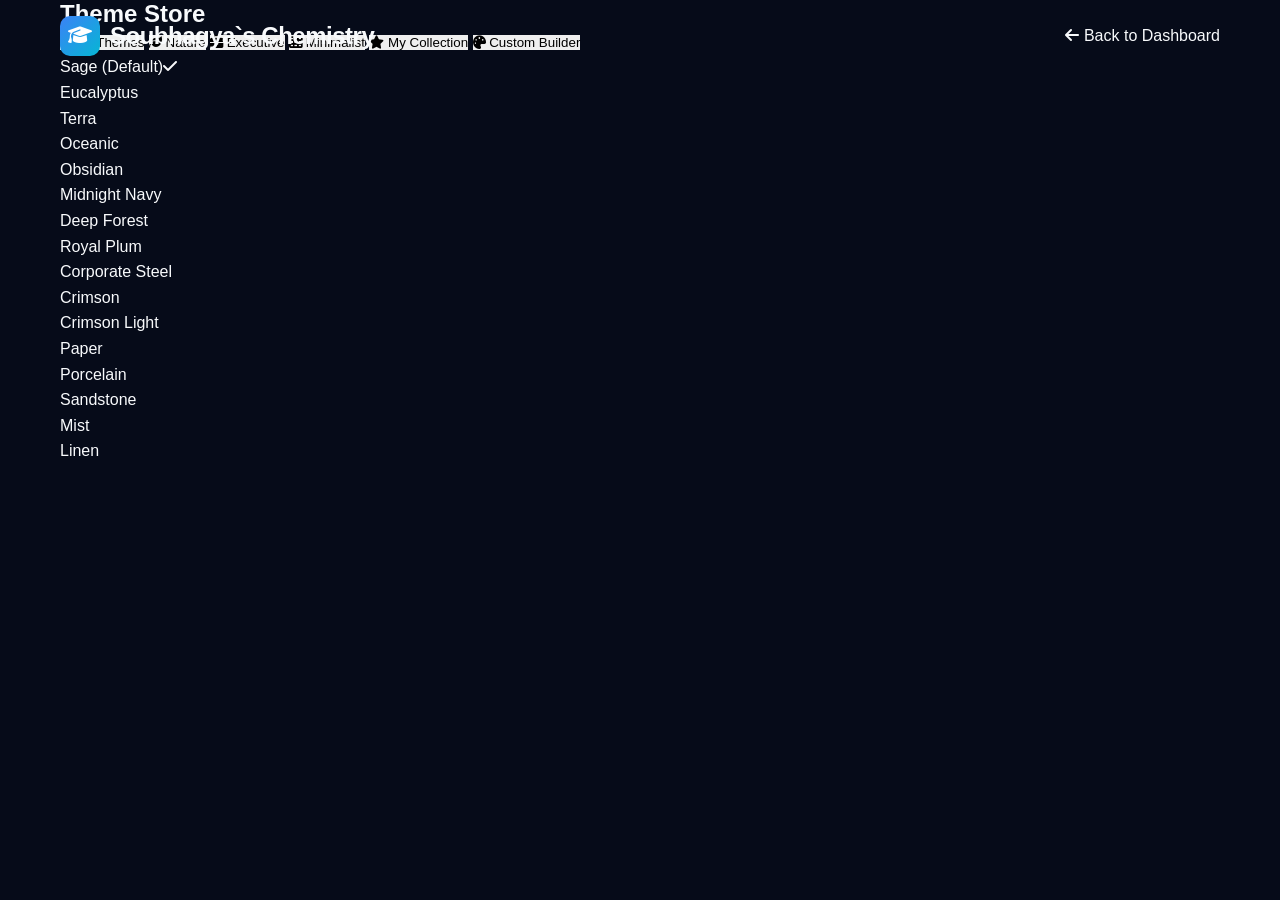
==== themes.html @ 3fe92196 "Add files via upload" ====
<!DOCTYPE html>
<html lang="en">
<head>
    <meta charset="UTF-8">
    <meta name="viewport" content="width=device-width, initial-scale=1.0">
    <title>Theme Store | Soubhagya`s Chemistry</title>
    <script>
        (function() {
            const theme = localStorage.getItem('selected-theme') || 'theme-sage';
            document.documentElement.className = theme;
        })();
    </script>
    <link href="https://fonts.googleapis.com/css2?family=Plus+Jakarta+Sans:wght@400;500;600;700;800&family=Playfair+Display:ital,wght@0,600;0,700;1,600&display=swap" rel="stylesheet">
    <link rel="stylesheet" href="https://cdnjs.cloudflare.com/ajax/libs/font-awesome/6.4.0/css/all.min.css">
    <link rel="stylesheet" href="style.css">
</head>
<body class="bg-darker text-main font-sans min-h-screen">
    <div id="top"></div>

    <!-- Navigation -->
    <nav class="navbar" style="border-bottom: var(--border-glass-light); padding: 1rem 0;">
        <div class="container nav-container">
            <a href="index.html" class="logo">
                <span class="logo-icon"><i class="fa-solid fa-graduation-cap"></i></span>
                <span class="logo-text">Soubhagya`s Chemistry</span>
            </a>
            <ul class="nav-links">
                <li><a href="index.html"><i class="fa-solid fa-arrow-left mr-2"></i> Back to Dashboard</a></li>
            </ul>
        </div>
    </nav>

    <!-- Theme Store Header -->
    <section class="section pt-32 pb-10 relative">
        <div class="container">
            <h1 class="text-3xl mb-10">Theme Store</h1>
            
            <div class="theme-filters">
                <button class="filter-btn active" data-filter="all"><i class="fa-solid fa-wand-magic-sparkles"></i> All Themes</button>
                <button class="filter-btn" data-filter="nature"><i class="fa-solid fa-leaf"></i> Nature</button>
                <button class="filter-btn" data-filter="executive"><i class="fa-solid fa-briefcase"></i> Executive</button>
                <button class="filter-btn" data-filter="minimalist"><i class="fa-solid fa-table-cells"></i> Minimalist</button>
                <button class="filter-btn" data-filter="my-collection"><i class="fa-solid fa-star"></i> My Collection</button>
                <button class="filter-btn" data-filter="custom-builder"><i class="fa-solid fa-palette"></i> Custom Builder</button>
            </div>

            <!-- Theme Store Grid -->
            <div class="themes-container shadow-blue">
                <div class="themes-grid" id="themesGrid">
                    
                    <!-- CATEGORY: NATURE -->
                    <div class="theme-card" data-theme="theme-sage" data-category="nature">
                        <div class="theme-preview" style="background: #060b19;">
                            <div class="theme-preview-sidebar" style="background: #03060d;">
                                <div class="icon-box" style="background: #3b82f6;"></div>
                                <div class="line mt-2"></div><div class="line"></div>
                            </div>
                            <div class="theme-preview-content">
                                <div class="header-bar" style="background: #03060d;"></div>
                                <div class="boxes"><div class="box"></div><div class="box"></div></div>
                            </div>
                        </div>
                        <span class="theme-name">Sage (Default)</span>
                    </div>

                    <div class="theme-card" data-theme="theme-eucalyptus" data-category="nature">
                        <div class="theme-preview" style="background: #f8fafc; border-color: #e2e8f0;">
                            <div class="theme-preview-sidebar" style="background: #f1f5f9;">
                                <div class="icon-box" style="background: #10b981;"></div>
                                <div class="line mt-2" style="background: #cbd5e1;"></div>
                            </div>
                            <div class="theme-preview-content">
                                <div class="header-bar" style="background: #f1f5f9;"></div>
                                <div class="boxes"><div class="box" style="background: #fff;"></div><div class="box" style="background: #fff;"></div></div>
                            </div>
                        </div>
                        <span class="theme-name">Eucalyptus</span>
                    </div>

                    <div class="theme-card" data-theme="theme-terra" data-category="nature">
                        <div class="theme-preview" style="background: #2a2422;">
                            <div class="theme-preview-sidebar" style="background: #1c1816;">
                                <div class="icon-box" style="background: #cca48e;"></div>
                                <div class="line mt-2"></div>
                            </div>
                            <div class="theme-preview-content">
                                <div class="header-bar" style="background: #1c1816;"></div>
                                <div class="boxes"><div class="box"></div><div class="box"></div></div>
                            </div>
                        </div>
                        <span class="theme-name">Terra</span>
                    </div>

                    <div class="theme-card" data-theme="theme-oceanic" data-category="nature">
                        <div class="theme-preview" style="background: #083344;">
                            <div class="theme-preview-sidebar" style="background: #020617;">
                                <div class="icon-box" style="background: #06b6d4;"></div>
                                <div class="line mt-2"></div>
                            </div>
                            <div class="theme-preview-content">
                                <div class="header-bar" style="background: #020617;"></div>
                                <div class="boxes"><div class="box"></div><div class="box"></div></div>
                            </div>
                        </div>
                        <span class="theme-name">Oceanic</span>
                    </div>

                    <!-- CATEGORY: EXECUTIVE -->
                    <div class="theme-card" data-theme="theme-obsidian" data-category="executive">
                        <div class="theme-preview" style="background: #171717;">
                            <div class="theme-preview-sidebar" style="background: #0a0a0a;">
                                <div class="icon-box" style="background: #f5f5f5;"></div>
                                <div class="line mt-2"></div>
                            </div>
                            <div class="theme-preview-content">
                                <div class="header-bar" style="background: #0a0a0a;"></div>
                                <div class="boxes"><div class="box"></div><div class="box"></div></div>
                            </div>
                        </div>
                        <span class="theme-name">Obsidian</span>
                    </div>

                    <div class="theme-card" data-theme="theme-midnight-navy" data-category="executive">
                        <div class="theme-preview" style="background: #020617;">
                            <div class="theme-preview-sidebar" style="background: #000;">
                                <div class="icon-box" style="background: #38bdf8;"></div>
                                <div class="line mt-2"></div>
                            </div>
                            <div class="theme-preview-content">
                                <div class="header-bar" style="background: #000;"></div>
                                <div class="boxes"><div class="box"></div><div class="box"></div></div>
                            </div>
                        </div>
                        <span class="theme-name">Midnight Navy</span>
                    </div>

                    <div class="theme-card" data-theme="theme-deep-forest" data-category="executive">
                        <div class="theme-preview" style="background: #064e3b;">
                            <div class="theme-preview-sidebar" style="background: #022c22;">
                                <div class="icon-box" style="background: #34d399;"></div>
                                <div class="line mt-2"></div>
                            </div>
                            <div class="theme-preview-content">
                                <div class="header-bar" style="background: #022c22;"></div>
                                <div class="boxes"><div class="box"></div><div class="box"></div></div>
                            </div>
                        </div>
                        <span class="theme-name">Deep Forest</span>
                    </div>

                    <div class="theme-card" data-theme="theme-royal-plum" data-category="executive">
                        <div class="theme-preview" style="background: #1e1b4b;">
                            <div class="theme-preview-sidebar" style="background: #111827;">
                                <div class="icon-box" style="background: #a78bfa;"></div>
                                <div class="line mt-2"></div>
                            </div>
                            <div class="theme-preview-content">
                                <div class="header-bar" style="background: #111827;"></div>
                                <div class="boxes"><div class="box"></div><div class="box"></div></div>
                            </div>
                        </div>
                        <span class="theme-name">Royal Plum</span>
                    </div>

                    <div class="theme-card" data-theme="theme-corporate-steel" data-category="executive">
                        <div class="theme-preview" style="background: #1f2937;">
                            <div class="theme-preview-sidebar" style="background: #111827;">
                                <div class="icon-box" style="background: #9ca3af;"></div>
                                <div class="line mt-2"></div>
                            </div>
                            <div class="theme-preview-content">
                                <div class="header-bar" style="background: #111827;"></div>
                                <div class="boxes"><div class="box"></div><div class="box"></div></div>
                            </div>
                        </div>
                        <span class="theme-name">Corporate Steel</span>
                    </div>

                    <div class="theme-card" data-theme="theme-crimson" data-category="executive">
                        <div class="theme-preview" style="background: #450a0a;">
                            <div class="theme-preview-sidebar" style="background: #1a0202;">
                                <div class="icon-box" style="background: #ef4444;"></div>
                                <div class="line mt-2"></div>
                            </div>
                            <div class="theme-preview-content">
                                <div class="header-bar" style="background: #1a0202;"></div>
                                <div class="boxes"><div class="box"></div><div class="box"></div></div>
                            </div>
                        </div>
                        <span class="theme-name">Crimson</span>
                    </div>

                    <div class="theme-card" data-theme="theme-crimson-light" data-category="executive">
                        <div class="theme-preview" style="background: #fff; border-color: #fee2e2;">
                            <div class="theme-preview-sidebar" style="background: #fef2f2;">
                                <div class="icon-box" style="background: #ef4444;"></div>
                                <div class="line mt-2" style="background: #fca5a5;"></div>
                            </div>
                            <div class="theme-preview-content">
                                <div class="header-bar" style="background: #fef2f2;"></div>
                                <div class="boxes"><div class="box" style="background: #fff;"></div><div class="box" style="background: #fff;"></div></div>
                            </div>
                        </div>
                        <span class="theme-name">Crimson Light</span>
                    </div>

                    <!-- CATEGORY: MINIMALIST -->
                    <div class="theme-card" data-theme="theme-paper" data-category="minimalist">
                        <div class="theme-preview" style="background: #fff; border-color: #e5e7eb;">
                            <div class="theme-preview-sidebar" style="background: #f9fafb;">
                                <div class="icon-box" style="background: #000;"></div>
                                <div class="line mt-2" style="background: #d1d5db;"></div>
                            </div>
                            <div class="theme-preview-content">
                                <div class="header-bar" style="background: #f9fafb;"></div>
                                <div class="boxes"><div class="box" style="background: #fff;"></div><div class="box" style="background: #fff;"></div></div>
                            </div>
                        </div>
                        <span class="theme-name">Paper</span>
                    </div>

                    <div class="theme-card" data-theme="theme-porcelain" data-category="minimalist">
                        <div class="theme-preview" style="background: #f1f5f9; border-color: #cbd5e1;">
                            <div class="theme-preview-sidebar" style="background: #e2e8f0;">
                                <div class="icon-box" style="background: #475569;"></div>
                                <div class="line mt-2" style="background: #94a3b8;"></div>
                            </div>
                            <div class="theme-preview-content">
                                <div class="header-bar" style="background: #e2e8f0;"></div>
                                <div class="boxes"><div class="box" style="background: #fff;"></div><div class="box" style="background: #fff;"></div></div>
                            </div>
                        </div>
                        <span class="theme-name">Porcelain</span>
                    </div>

                    <div class="theme-card" data-theme="theme-sandstone" data-category="minimalist">
                        <div class="theme-preview" style="background: #f5f5f4; border-color: #e7e5e4;">
                            <div class="theme-preview-sidebar" style="background: #d6d3d1;">
                                <div class="icon-box" style="background: #a8a29e;"></div>
                                <div class="line mt-2" style="background: #a8a29e; opacity: 0.3;"></div>
                            </div>
                            <div class="theme-preview-content">
                                <div class="header-bar" style="background: #d6d3d1;"></div>
                                <div class="boxes"><div class="box" style="background: #fff;"></div><div class="box" style="background: #fff;"></div></div>
                            </div>
                        </div>
                        <span class="theme-name">Sandstone</span>
                    </div>

                    <div class="theme-card" data-theme="theme-mist" data-category="minimalist">
                        <div class="theme-preview" style="background: #f0f9ff; border-color: #bae6fd;">
                            <div class="theme-preview-sidebar" style="background: #e0f2fe;">
                                <div class="icon-box" style="background: #0ea5e9;"></div>
                                <div class="line mt-2" style="background: #7dd3fc;"></div>
                            </div>
                            <div class="theme-preview-content">
                                <div class="header-bar" style="background: #e0f2fe;"></div>
                                <div class="boxes"><div class="box" style="background: #fff;"></div><div class="box" style="background: #fff;"></div></div>
                            </div>
                        </div>
                        <span class="theme-name">Mist</span>
                    </div>

                    <div class="theme-card" data-theme="theme-linen" data-category="minimalist">
                        <div class="theme-preview" style="background: #f9fafb; border-color: #e5e7eb;">
                            <div class="theme-preview-sidebar" style="background: #f3f4f6;">
                                <div class="icon-box" style="background: #6b7280;"></div>
                                <div class="line mt-2" style="background: #9ca3af;"></div>
                            </div>
                            <div class="theme-preview-content">
                                <div class="header-bar" style="background: #f3f4f6;"></div>
                                <div class="boxes"><div class="box" style="background: #fff;"></div><div class="box" style="background: #fff;"></div></div>
                            </div>
                        </div>
                        <span class="theme-name">Linen</span>
                    </div>

                </div>
            </div>
        </div>
    </section>

    <script>
        // Store functional logic
        const currentTheme = localStorage.getItem('selected-theme') || 'theme-sage';
        
        // Initial Active State
        const themeCards = document.querySelectorAll('.theme-card');
        themeCards.forEach(card => {
            if (card.dataset.theme === currentTheme) {
                activateThemeUI(card);
            }
            
            card.addEventListener('click', () => {
                const newTheme = card.dataset.theme;
                
                // 1. Update localStorage
                localStorage.setItem('selected-theme', newTheme);
                
                // 2. Apply classes immediately
                document.documentElement.className = newTheme;
                
                // 3. Update UI
                themeCards.forEach(c => c.classList.remove('active'));
                document.querySelectorAll('.theme-active-icon').forEach(icon => icon.remove());
                activateThemeUI(card);
            });
        });

        function activateThemeUI(card) {
            card.classList.add('active');
            const nameSpan = card.querySelector('.theme-name');
            if (nameSpan && !nameSpan.querySelector('.theme-active-icon')) {
                const icon = document.createElement('i');
                icon.className = 'fa-solid fa-check theme-active-icon';
                nameSpan.appendChild(icon);
            }
        }

        // Filter interaction
        const filterBtns = document.querySelectorAll('.filter-btn');
        const themesGrid = document.getElementById('themesGrid');

        filterBtns.forEach(btn => {
            btn.addEventListener('click', () => {
                const filter = btn.dataset.filter;
                
                // Update active state of buttons
                filterBtns.forEach(b => b.classList.remove('active'));
                btn.classList.add('active');
                
                // Filter the cards
                themeCards.forEach(card => {
                    const category = card.dataset.category;
                    if (filter === 'all' || filter === category) {
                        card.style.display = 'flex';
                    } else {
                        card.style.display = 'none';
                    }
                });
            });
        });
    </script>
</body>
</html>
---- style.css ----
/* =========================================================================
   EduPrime - Premium Tuition Website Styles
   ========================================================================= */

/* --- CSS VARIABLES --- */
:root {
    /* Color Palette - Premium Education Theme */
    --bg-main: #060B19;
    /* Deep Navy / Dark Blue */
    --bg-alt: #0A1128;
    /* Slightly lighter Navy */
    --bg-card: rgba(255, 255, 255, 0.03);
    /* Glass card base */

    --text-main: #F8FAFC;
    /* Off-white for high readability */
    --text-muted: #94A3B8;
    /* Slate grey for secondary text */

    --accent-blue: #3B82F6;
    /* Royal Blue */
    --accent-cyan: #06B6D4;
    /* Cyan */
    --accent-gold: #F59E0B;
    /* Gold/Yellow for badges/stars */
    --accent-green: #10B981;
    /* Emerald for success/trust */

    --gradient-primary: linear-gradient(135deg, var(--accent-blue), var(--accent-cyan));
    --gradient-glow: linear-gradient(135deg, rgba(59, 130, 246, 0.5), rgba(6, 182, 212, 0.5));
    --gradient-text: linear-gradient(to right, #60A5FA, #22D3EE);

    /* Layout & Spacing */
    --container-max: 1200px;
    --section-padding: 100px 0;
    --border-radius-sm: 8px;
    --border-radius-md: 16px;
    --border-radius-lg: 24px;

    /* Effects */
    --glass-bg: rgba(255, 255, 255, 0.05);
    --glass-border: 1px solid rgba(255, 255, 255, 0.1);
    --glass-blur: blur(12px);

    --shadow-soft: 0 10px 30px rgba(0, 0, 0, 0.3);
    --shadow-glow: 0 0 20px rgba(59, 130, 246, 0.3);

    /* Typography */
    --font-primary: 'Outfit', sans-serif;
    --transition: all 0.3s cubic-bezier(0.25, 0.8, 0.25, 1);
}

/* --- RESET & BASIC SETUP --- */
* {
    margin: 0;
    padding: 0;
    box-sizing: border-box;
}

html {
    scroll-behavior: smooth;
}

body {
    font-family: var(--font-primary);
    background-color: var(--bg-main);
    color: var(--text-main);
    line-height: 1.6;
    overflow-x: hidden;
}

ul {
    list-style: none;
}

a {
    text-decoration: none;
    color: inherit;
}

button,
input,
textarea,
select {
    font-family: inherit;
    border: none;
    outline: none;
}

/* --- TYPOGRAPHY & UTILITIES --- */
h1,
h2,
h3,
h4,
h5,
h6 {
    line-height: 1.2;
    font-weight: 700;
}

.text-gradient {
    background: var(--gradient-text);
    -webkit-background-clip: text;
    -webkit-text-fill-color: transparent;
    display: inline-block;
}

.text-cyan {
    color: var(--accent-cyan);
}

.text-gold {
    color: var(--accent-gold);
}

.text-green {
    color: var(--accent-green);
}

.text-accent {
    color: var(--accent-blue);
}

.bg-alt {
    background-color: var(--bg-alt);
}

.bg-gold {
    background-color: var(--accent-gold);
}

.bg-cyan {
    background-color: var(--accent-cyan);
}

.text-center {
    text-align: center;
}

.relative {
    position: relative;
}

.mt-10 {
    margin-top: 10px;
}

.mt-40 {
    margin-top: 40px;
}

.mt-50 {
    margin-top: 50px;
}

/* Layout Grid */
.container {
    max-width: var(--container-max);
    margin: 0 auto;
    padding: 0 20px;
    width: 100%;
}

.grid-2-col {
    display: grid;
    grid-template-columns: 1fr 1fr;
    gap: 60px;
    align-items: center;
}

.grid-3-col {
    display: grid;
    grid-template-columns: repeat(3, 1fr);
    gap: 30px;
}

.grid-4-col {
    display: grid;
    grid-template-columns: repeat(4, 1fr);
    gap: 20px;
}

.section-padding {
    padding: var(--section-padding);
}

/* --- REUSABLE COMPONENTS --- */

/* Section Headers */
.section-tag {
    display: inline-block;
    padding: 6px 16px;
    background: rgba(59, 130, 246, 0.1);
    color: var(--accent-cyan);
    border-radius: 30px;
    font-size: 0.85rem;
    font-weight: 600;
    letter-spacing: 1px;
    text-transform: uppercase;
    margin-bottom: 15px;
}

.section-title {
    font-size: 2.5rem;
    margin-bottom: 15px;
}

.section-subtitle {
    font-size: 1.5rem;
    color: var(--text-muted);
    font-weight: 400;
    margin-bottom: 25px;
}

.section-desc {
    font-size: 1.1rem;
    color: var(--text-muted);
    max-width: 600px;
    margin: 0 auto;
}

/* Buttons */
.btn {
    display: inline-flex;
    align-items: center;
    justify-content: center;
    gap: 10px;
    padding: 12px 28px;
    border-radius: 30px;
    font-weight: 600;
    font-size: 1rem;
    transition: var(--transition);
    cursor: pointer;
}

.btn-sm {
    padding: 8px 20px;
    font-size: 0.9rem;
}

.btn-lg {
    padding: 16px 36px;
    font-size: 1.1rem;
}

.btn-block {
    width: 100%;
}

.btn-primary {
    background: var(--gradient-primary);
    color: white;
    box-shadow: 0 4px 15px rgba(59, 130, 246, 0.3);
}

.btn-primary:hover {
    transform: translateY(-3px);
    box-shadow: 0 8px 25px rgba(6, 182, 212, 0.4);
}

.btn-secondary {
    background: rgba(255, 255, 255, 0.1);
    color: white;
    backdrop-filter: blur(5px);
}

.btn-secondary:hover {
    background: rgba(255, 255, 255, 0.2);
    transform: translateY(-3px);
}

.btn-outline {
    background: transparent;
    border: 1px solid rgba(255, 255, 255, 0.2);
    color: white;
}

.btn-outline:hover {
    border-color: var(--accent-cyan);
    background: rgba(6, 182, 212, 0.05);
}

.btn-text {
    padding: 0;
    color: var(--accent-cyan);
    font-weight: 600;
}

.btn-text:hover {
    color: white;
    gap: 15px;
    /* Creates an arrow sliding effect */
}

/* Glass Panels */
.glass-panel {
    background: var(--glass-bg);
    border: var(--glass-border);
    backdrop-filter: var(--glass-blur);
    -webkit-backdrop-filter: var(--glass-blur);
    border-radius: var(--border-radius-lg);
    padding: 40px;
}

/* --- 1. NAVBAR --- */
.navbar {
    position: fixed;
    top: 0;
    left: 0;
    width: 100%;
    padding: 20px 0;
    z-index: 1000;
    transition: var(--transition);
}

.navbar.scrolled {
    background: rgba(6, 11, 25, 0.85);
    backdrop-filter: blur(20px);
    -webkit-backdrop-filter: blur(20px);
    padding: 15px 0;
    box-shadow: 0 4px 30px rgba(0, 0, 0, 0.5);
    border-bottom: 1px solid rgba(255, 255, 255, 0.05);
}

.nav-container {
    display: flex;
    justify-content: space-between;
    align-items: center;
}

.logo {
    display: flex;
    align-items: center;
    gap: 10px;
    font-size: 1.5rem;
    font-weight: 800;
    letter-spacing: -0.5px;
}

.logo-icon {
    width: 40px;
    height: 40px;
    border-radius: 10px;
    background: var(--gradient-primary);
    display: flex;
    align-items: center;
    justify-content: center;
    font-size: 1.2rem;
    color: white;
}

.nav-links {
    display: flex;
    gap: 30px;
}

.nav-link {
    color: var(--text-muted);
    font-size: 0.95rem;
    font-weight: 500;
    transition: var(--transition);
    position: relative;
}

.nav-link::after {
    content: '';
    position: absolute;
    bottom: -5px;
    left: 0;
    width: 0%;
    height: 2px;
    background: var(--gradient-primary);
    transition: width 0.3s ease;
}

.nav-link:hover {
    color: white;
}

.nav-link:hover::after {
    width: 100%;
}

.nav-actions {
    display: flex;
    align-items: center;
    gap: 20px;
}

.mobile-menu-btn {
    display: none;
    background: transparent;
    color: white;
    font-size: 1.5rem;
    cursor: pointer;
}

/* --- 2. HERO SECTION --- */
.hero {
    position: relative;
    padding-top: 150px;
    padding-bottom: 100px;
    min-height: 100vh;
    display: flex;
    align-items: center;
    overflow: hidden;
}

.hero-bg-glow {
    position: absolute;
    border-radius: 50%;
    filter: blur(100px);
    z-index: 0;
    opacity: 0.4;
}

.glow-1 {
    top: -10%;
    left: -10%;
    width: 50vw;
    height: 50vw;
    background: var(--accent-blue);
}

.glow-2 {
    bottom: -10%;
    right: -10%;
    width: 40vw;
    height: 40vw;
    background: var(--accent-cyan);
}

.hero-container {
    position: relative;
    z-index: 1;
}

.premium-badge {
    display: inline-flex;
    align-items: center;
    gap: 8px;
    padding: 6px 16px;
    background: rgba(255, 255, 255, 0.05);
    border: 1px solid rgba(255, 255, 255, 0.1);
    border-radius: 30px;
    font-size: 0.85rem;
    font-weight: 500;
    margin-bottom: 25px;
}

.badge-dot {
    width: 8px;
    height: 8px;
    background: var(--accent-gold);
    border-radius: 50%;
    box-shadow: 0 0 10px var(--accent-gold);
}

.hero-title {
    font-size: 4rem;
    line-height: 1.1;
    margin-bottom: 25px;
    letter-spacing: -1px;
}

.hero-subtitle {
    font-size: 1.2rem;
    color: var(--text-muted);
    margin-bottom: 40px;
    max-width: 90%;
}

.hero-cta-group {
    display: flex;
    gap: 20px;
    margin-bottom: 40px;
}

.trust-indicators {
    display: flex;
    gap: 25px;
    flex-wrap: wrap;
}

.trust-item {
    display: flex;
    align-items: center;
    gap: 8px;
    font-size: 0.95rem;
    color: var(--text-muted);
}

/* Hero Visual / Dashboard Mockup */
.hero-visual {
    position: relative;
    perspective: 1000px;
}

.glass-dashboard {
    background: rgba(16, 25, 48, 0.6);
    border: 1px solid rgba(255, 255, 255, 0.1);
    backdrop-filter: blur(20px);
    border-radius: 20px;
    box-shadow: 0 30px 60px rgba(0, 0, 0, 0.5), inset 0 1px 0 rgba(255, 255, 255, 0.2);
    transform: rotateY(-10deg) rotateX(10deg);
    transition: transform 0.5s ease;
    padding: 25px;
}

.glass-dashboard:hover {
    transform: rotateY(0deg) rotateX(0deg);
}

.dash-header {
    display: flex;
    align-items: center;
    border-bottom: 1px solid rgba(255, 255, 255, 0.05);
    padding-bottom: 15px;
    margin-bottom: 20px;
}

.dash-dots {
    display: flex;
    gap: 6px;
    margin-right: 15px;
}

.dash-dots span {
    width: 10px;
    height: 10px;
    border-radius: 50%;
    background: #475569;
}

.dash-dots span:nth-child(1) {
    background: #EF4444;
}

.dash-dots span:nth-child(2) {
    background: #F59E0B;
}

.dash-dots span:nth-child(3) {
    background: #10B981;
}

.dash-title {
    font-size: 0.9rem;
    font-weight: 500;
    color: var(--text-muted);
}

.dash-stat-row {
    display: flex;
    align-items: center;
    gap: 15px;
    margin-bottom: 30px;
}

.stat-icon-box {
    width: 50px;
    height: 50px;
    border-radius: 12px;
    background: rgba(16, 185, 129, 0.2);
    color: var(--accent-green);
    display: flex;
    align-items: center;
    justify-content: center;
    font-size: 1.5rem;
}

.stat-label {
    font-size: 0.85rem;
    color: var(--text-muted);
}

.stat-value {
    font-size: 2rem;
    font-weight: 700;
    color: white;
}

.dash-chart {
    display: flex;
    align-items: flex-end;
    gap: 10px;
    height: 120px;
    border-bottom: 1px dashed rgba(255, 255, 255, 0.1);
    padding-bottom: 10px;
}

.dash-chart .bar {
    flex: 1;
    background: var(--gradient-primary);
    border-radius: 4px 4px 0 0;
}

.bar-1 {
    height: 30%;
}

.bar-2 {
    height: 45%;
}

.bar-3 {
    height: 40%;
}

.bar-4 {
    height: 75%;
}

.bar-5 {
    height: 85%;
}

.bar-6 {
    height: 100%;
}

.floating-badge {
    position: absolute;
    background: rgba(15, 23, 42, 0.8);
    border: 1px solid rgba(255, 255, 255, 0.1);
    backdrop-filter: blur(10px);
    padding: 12px 20px;
    border-radius: 16px;
    display: flex;
    align-items: center;
    gap: 12px;
    box-shadow: 0 10px 25px rgba(0, 0, 0, 0.4);
    animation: float 4s ease-in-out infinite;
}

.badge-top-right {
    top: -20px;
    right: -30px;
    animation-delay: 0s;
}

.badge-bottom-left {
    bottom: -20px;
    left: -30px;
    animation-delay: 2s;
}

.badge-top-right .avatar {
    width: 40px;
    height: 40px;
    border-radius: 50%;
    background: var(--accent-gold);
    display: flex;
    align-items: center;
    justify-content: center;
    font-size: 1.2rem;
}

.floating-badge .badge-title {
    font-weight: 600;
    font-size: 0.95rem;
}

.floating-badge .badge-sub {
    font-size: 0.8rem;
    color: var(--accent-gold);
}

.floating-badge .stars {
    color: var(--accent-gold);
    font-size: 0.8rem;
    margin-bottom: 4px;
}

/* --- 3. ABOUT TEACHER --- */
.about-visual {
    position: relative;
}

.image-wrapper {
    position: relative;
    width: 100%;
    max-width: 450px;
    margin: 0 auto;
}

.teacher-placeholder {
    width: 100%;
    aspect-ratio: 4/5;
    background: linear-gradient(145deg, rgba(30, 41, 59, 1), rgba(15, 23, 42, 1));
    border-radius: 30px;
    display: flex;
    align-items: center;
    justify-content: center;
    font-size: 6rem;
    color: rgba(255, 255, 255, 0.05);
    border: 1px solid rgba(255, 255, 255, 0.05);
    box-shadow: var(--shadow-soft);
}

.exp-badge {
    position: absolute;
    bottom: -20px;
    right: -20px;
    background: var(--gradient-primary);
    padding: 20px;
    border-radius: 20px;
    text-align: center;
    box-shadow: var(--shadow-glow);
    animation: float 5s ease-in-out infinite;
}

.exp-num {
    display: block;
    font-size: 2.5rem;
    font-weight: 800;
    line-height: 1;
}

.exp-text {
    font-size: 0.85rem;
    text-transform: uppercase;
    letter-spacing: 1px;
}

.about-text {
    color: var(--text-muted);
    font-size: 1.1rem;
    margin-bottom: 30px;
}

.about-highlights {
    margin-bottom: 40px;
}

.about-highlights li {
    display: flex;
    align-items: center;
    gap: 15px;
    margin-bottom: 15px;
    font-size: 1.05rem;
}

/* --- 4. COURSES SECTION --- */
.course-card {
    background: var(--bg-card);
    border: var(--glass-border);
    border-radius: var(--border-radius-lg);
    padding: 35px;
    transition: var(--transition);
    position: relative;
    overflow: hidden;
}

.course-card:hover {
    transform: translateY(-10px);
    background: rgba(255, 255, 255, 0.05);
    border-color: rgba(6, 182, 212, 0.3);
    box-shadow: var(--shadow-glow);
}

.course-card::before {
    content: '';
    position: absolute;
    top: 0;
    left: 0;
    width: 100%;
    height: 4px;
    background: var(--gradient-primary);
    transform: scaleX(0);
    transform-origin: left;
    transition: var(--transition);
}

.course-card:hover::before {
    transform: scaleX(1);
}

.popular-card {
    border-color: rgba(245, 158, 11, 0.3);
    background: rgba(245, 158, 11, 0.03);
}

.popular-badge {
    position: absolute;
    top: 20px;
    right: -30px;
    background: var(--accent-gold);
    color: #000;
    font-size: 0.75rem;
    font-weight: 700;
    padding: 5px 30px;
    transform: rotate(45deg);
    text-transform: uppercase;
}

.course-icon {
    width: 60px;
    height: 60px;
    border-radius: 16px;
    background: rgba(255, 255, 255, 0.05);
    display: flex;
    align-items: center;
    justify-content: center;
    font-size: 1.8rem;
    margin-bottom: 25px;
    color: var(--accent-blue);
}

.course-title {
    font-size: 1.5rem;
    margin-bottom: 15px;
}

.course-meta {
    display: flex;
    flex-direction: column;
    gap: 8px;
    margin-bottom: 20px;
    padding-bottom: 20px;
    border-bottom: 1px solid rgba(255, 255, 255, 0.05);
    font-size: 0.95rem;
    color: var(--text-muted);
}

.course-meta span i {
    width: 20px;
    color: var(--accent-cyan);
}

.course-desc {
    color: var(--text-muted);
    margin-bottom: 30px;
    font-size: 0.95rem;
    line-height: 1.7;
}

.course-footer {
    display: flex;
    justify-content: space-between;
    align-items: center;
}

.course-duration {
    font-weight: 500;
    font-size: 0.9rem;
}

/* --- 5. ADMISSIONS --- */
.admissions {
    background: url('data:image/svg+xml;utf8,<svg xmlns="http://www.w3.org/2000/svg" width="100" height="100" opacity="0.02"><path d="M0 0h100v100H0z"/><path stroke="%23ffffff" d="M10 10l80 80m0-80L10 90"/></svg>') center/cover;
}

.glass-banner {
    background: linear-gradient(135deg, rgba(30, 41, 59, 0.8), rgba(15, 23, 42, 0.9));
    border: 1px solid rgba(255, 255, 255, 0.1);
    border-radius: 24px;
    padding: 60px;
    display: flex;
    justify-content: space-between;
    align-items: center;
    gap: 40px;
    box-shadow: var(--shadow-soft);
    position: relative;
    overflow: hidden;
}

.glass-banner::after {
    content: '';
    position: absolute;
    top: -50%;
    left: -50%;
    width: 200%;
    height: 200%;
    background: radial-gradient(circle, rgba(6, 182, 212, 0.1) 0%, transparent 60%);
    z-index: 0;
}

.banner-content,
.banner-action {
    position: relative;
    z-index: 1;
}

.banner-content h2 {
    font-size: 2.5rem;
    margin-bottom: 15px;
}

.banner-content p {
    color: var(--text-muted);
    font-size: 1.1rem;
    max-width: 500px;
    margin-bottom: 30px;
}

.countdown-mockup {
    display: flex;
    align-items: center;
    gap: 15px;
}

.cd-item {
    display: flex;
    flex-direction: column;
    background: rgba(0, 0, 0, 0.3);
    padding: 10px 20px;
    border-radius: 12px;
    border: 1px solid rgba(255, 255, 255, 0.05);
    text-align: center;
}

.cd-item .num {
    font-size: 1.8rem;
    font-weight: 700;
    color: var(--accent-cyan);
    display: block;
    line-height: 1;
}

.cd-item .label {
    font-size: 0.75rem;
    text-transform: uppercase;
    color: var(--text-muted);
    margin-top: 5px;
}

.cd-separator {
    font-size: 2rem;
    font-weight: 700;
    color: var(--text-muted);
}

/* --- 6. FEATURES --- */
.feature-card {
    background: transparent;
    padding: 30px;
    border-radius: var(--border-radius-md);
    transition: var(--transition);
    border: 1px solid transparent;
}

.feature-card:hover {
    background: var(--bg-card);
    border-color: rgba(255, 255, 255, 0.05);
}

.feature-icon {
    width: 50px;
    height: 50px;
    background: rgba(59, 130, 246, 0.1);
    color: var(--accent-cyan);
    border-radius: 12px;
    display: flex;
    justify-content: center;
    align-items: center;
    font-size: 1.5rem;
    margin-bottom: 20px;
    transition: var(--transition);
}

.feature-card:hover .feature-icon {
    background: var(--gradient-primary);
    color: white;
    transform: scale(1.1);
}

.feature-card h4 {
    font-size: 1.25rem;
    margin-bottom: 12px;
}

.feature-card p {
    color: var(--text-muted);
    font-size: 0.95rem;
    line-height: 1.7;
}

/* --- 7. RESULTS / COUNTERS --- */
.counter-wrap {
    position: relative;
    z-index: 1;
}

.counter-item {
    background: var(--bg-card);
    border: var(--glass-border);
    padding: 40px 20px;
    border-radius: var(--border-radius-md);
    text-align: center;
    transition: var(--transition);
}

.counter-item:hover {
    transform: translateY(-5px);
    border-color: rgba(255, 255, 255, 0.1);
    background: rgba(255, 255, 255, 0.05);
}

.counter-icon {
    font-size: 2rem;
    color: var(--accent-gold);
    margin-bottom: 15px;
}

.counter-num {
    display: inline-block;
    font-size: 3.5rem;
    font-weight: 800;
    line-height: 1;
    color: white;
    background: var(--gradient-text);
    -webkit-background-clip: text;
    -webkit-text-fill-color: transparent;
}

.counter-plus {
    font-size: 2.5rem;
    font-weight: 700;
    color: var(--accent-cyan);
}

.counter-label {
    color: var(--text-muted);
    font-size: 1.05rem;
    margin-top: 10px;
    font-weight: 500;
}

/* --- 8. TESTIMONIALS --- */
.testimonial-slider {
    overflow: hidden;
    position: relative;
}

.testimonial-track {
    display: flex;
    transition: transform 0.5s cubic-bezier(0.25, 0.8, 0.25, 1);
}

.testimonial-card {
    min-width: 100%;
    padding: 0 20px;
    background: rgba(255, 255, 255, 0.02);
    border: 1px solid rgba(255, 255, 255, 0.05);
    border-radius: 20px;
    padding: 40px;
    margin-right: 30px;
}

.quote-icon {
    font-size: 2.5rem;
    color: rgba(255, 255, 255, 0.1);
    margin-bottom: 20px;
}

.review-text {
    font-size: 1.2rem;
    font-style: italic;
    line-height: 1.8;
    margin-bottom: 30px;
}

.review-author {
    display: flex;
    align-items: center;
    gap: 15px;
}

.author-avatar {
    width: 50px;
    height: 50px;
    border-radius: 50%;
    background: var(--accent-blue);
    display: flex;
    align-items: center;
    justify-content: center;
    font-weight: 700;
    font-size: 1.1rem;
}

.author-info h4 {
    font-size: 1.1rem;
}

.author-info p {
    color: var(--text-muted);
    font-size: 0.9rem;
}

.slider-controls {
    display: flex;
    justify-content: center;
    align-items: center;
    gap: 20px;
    margin-top: 40px;
}

.slider-btn {
    width: 40px;
    height: 40px;
    border-radius: 50%;
    background: rgba(255, 255, 255, 0.05);
    border: 1px solid rgba(255, 255, 255, 0.1);
    color: white;
    cursor: pointer;
    transition: var(--transition);
}

.slider-btn:hover {
    background: var(--accent-blue);
}

.slider-dots {
    display: flex;
    gap: 8px;
}

.dot {
    width: 10px;
    height: 10px;
    border-radius: 50%;
    background: rgba(255, 255, 255, 0.2);
    cursor: pointer;
    transition: var(--transition);
}

.dot.active {
    background: var(--accent-cyan);
    transform: scale(1.3);
}

/* --- 9. GALLERY (MASONRY-LIKE) --- */
.gallery-grid {
    display: grid;
    grid-template-columns: repeat(4, 1fr);
    grid-template-rows: repeat(2, 200px);
    gap: 20px;
}

.gallery-item {
    border-radius: 16px;
    overflow: hidden;
    position: relative;
    background: rgba(255, 255, 255, 0.05);
}

.item-large {
    grid-column: span 2;
    grid-row: span 2;
}

.item-wide {
    grid-column: span 2;
}

.img-placeholder {
    width: 100%;
    height: 100%;
    display: flex;
    flex-direction: column;
    align-items: center;
    justify-content: center;
    gap: 15px;
    background: linear-gradient(to bottom right, rgba(255, 255, 255, 0.02), rgba(255, 255, 255, 0.05));
    transition: var(--transition);
    color: var(--text-muted);
}

.img-placeholder i {
    font-size: 3rem;
    opacity: 0.5;
    transition: var(--transition);
}

.img-placeholder p {
    font-weight: 500;
    font-size: 1.1rem;
    opacity: 0;
    transform: translateY(20px);
    transition: var(--transition);
}

.gallery-item:hover .img-placeholder {
    background: rgba(59, 130, 246, 0.2);
}

.gallery-item:hover .img-placeholder i {
    transform: scale(1.2);
    color: white;
    opacity: 1;
}

.gallery-item:hover .img-placeholder p {
    opacity: 1;
    transform: translateY(0);
    color: white;
}

/* --- 10. ENROLLMENT FORM --- */
.form-wrapper {
    display: grid;
    grid-template-columns: 1fr 1.5fr;
    gap: 50px;
    align-items: center;
}

.form-info h2 {
    font-size: 2.2rem;
    margin-bottom: 15px;
}

.form-info p {
    color: var(--text-muted);
    font-size: 1.1rem;
}

.contact-methods li {
    display: flex;
    align-items: center;
    gap: 15px;
    margin-bottom: 20px;
    font-size: 1.05rem;
}

.contact-methods i {
    width: 40px;
    height: 40px;
    background: rgba(255, 255, 255, 0.05);
    border-radius: 50%;
    display: flex;
    align-items: center;
    justify-content: center;
    color: var(--accent-cyan);
}

.form-container {
    background: rgba(255, 255, 255, 0.02);
    padding: 40px;
    border-radius: 20px;
    border: 1px solid rgba(255, 255, 255, 0.05);
}

.input-group-row {
    display: grid;
    grid-template-columns: 1fr 1fr;
    gap: 20px;
}

.input-group {
    position: relative;
    margin-bottom: 25px;
}

.input-group input,
.input-group select,
.input-group textarea {
    width: 100%;
    width: 100%;
    background: rgba(0, 0, 0, 0.2);
    border: 1px solid rgba(255, 255, 255, 0.1);
    padding: 15px 20px;
    border-radius: 10px;
    color: white;
    font-size: 1rem;
    transition: var(--transition);
}

.input-group input:focus,
.input-group select:focus,
.input-group textarea:focus {
    border-color: var(--accent-blue);
    background: rgba(0, 0, 0, 0.4);
    box-shadow: 0 0 10px rgba(59, 130, 246, 0.2);
}

.input-group label {
    position: absolute;
    left: 20px;
    top: 15px;
    color: var(--text-muted);
    transition: var(--transition);
    pointer-events: none;
    font-size: 1rem;
}

.input-group input:focus~label,
.input-group input:valid~label,
.input-group textarea:focus~label,
.input-group textarea:valid~label {
    top: -10px;
    left: 10px;
    font-size: 0.8rem;
    background: var(--bg-main);
    /* match approx background */
    padding: 0 5px;
    color: var(--accent-cyan);
}

/* Specific styling for select to hide label initially */
.input-group select~label {
    top: -10px;
    left: 10px;
    font-size: 0.8rem;
    background: transparent;
    padding: 0 5px;
    color: var(--text-muted);
}

.input-group select {
    appearance: none;
    color: white;
}

.input-group option {
    background: var(--bg-main);
    color: white;
}

.select-icon {
    position: absolute;
    right: 20px;
    top: 18px;
    color: var(--text-muted);
    pointer-events: none;
}

.form-msg {
    margin-top: 15px;
    font-size: 0.9rem;
    text-align: center;
    display: none;
}

.form-msg.success {
    color: var(--accent-green);
    display: block;
}

/* --- 11. FAQ ACCORDION --- */
.faq-container {
    max-width: 800px;
    margin: 0 auto;
}

.faq-item {
    background: var(--bg-card);
    border: var(--glass-border);
    border-radius: 12px;
    margin-bottom: 15px;
    overflow: hidden;
    transition: var(--transition);
}

.faq-question {
    width: 100%;
    padding: 20px 25px;
    background: transparent;
    color: white;
    font-size: 1.1rem;
    font-weight: 600;
    text-align: left;
    display: flex;
    justify-content: space-between;
    align-items: center;
    cursor: pointer;
}

.faq-question i {
    color: var(--accent-cyan);
    transition: transform 0.3s ease;
}

.faq-item.active {
    border-color: rgba(6, 182, 212, 0.3);
    background: rgba(255, 255, 255, 0.05);
}

.faq-item.active .faq-question i {
    transform: rotate(45deg);
    /* Turns plus to cross */
}

.faq-answer {
    max-height: 0;
    overflow: hidden;
    transition: max-height 0.4s ease;
    padding: 0 25px;
}

.faq-item.active .faq-answer {
    padding-bottom: 20px;
}

.faq-answer p {
    color: var(--text-muted);
    font-size: 1rem;
    line-height: 1.6;
}

/* --- 12. FINAL CTA --- */
.final-cta {
    position: relative;
    padding: 120px 0;
    background: url('data:image/svg+xml;utf8,<svg xmlns="http://www.w3.org/2000/svg" width="100" height="100" opacity="0.05"><path fill="%23ffffff" d="M10 10h10v10H10zM30 30h10v10H30zM50 50h10v10H50zM70 70h10v10H70z"/></svg>') center/cover;
    border-top: 1px solid rgba(255, 255, 255, 0.05);
}

.cta-overlay {
    position: absolute;
    top: 0;
    left: 0;
    width: 100%;
    height: 100%;
    background: linear-gradient(to top, var(--bg-main), transparent), radial-gradient(circle at center, rgba(6, 182, 212, 0.1), transparent 70%);
}

.cta-title {
    font-size: 3rem;
    margin-bottom: 20px;
}

.cta-subtitle {
    font-size: 1.2rem;
    color: var(--text-muted);
    margin-bottom: 40px;
}

/* --- 13. FOOTER --- */
.footer {
    background: #030610;
    padding: 80px 0 30px;
    border-top: 1px solid rgba(255, 255, 255, 0.05);
}

.footer-grid {
    display: grid;
    grid-template-columns: 2fr 1fr 1fr;
    gap: 60px;
    margin-bottom: 60px;
}

.footer-logo {
    margin-bottom: 20px;
}

.footer-desc {
    color: var(--text-muted);
    margin-bottom: 25px;
    line-height: 1.8;
    max-width: 400px;
}

.social-links {
    display: flex;
    gap: 15px;
}

.social-links a {
    width: 40px;
    height: 40px;
    border-radius: 50%;
    background: rgba(255, 255, 255, 0.05);
    display: flex;
    align-items: center;
    justify-content: center;
    transition: var(--transition);
}

.social-links a:hover {
    background: var(--accent-blue);
    transform: translateY(-3px);
}

.footer-links h3,
.footer-contact h3 {
    font-size: 1.2rem;
    margin-bottom: 25px;
    color: white;
}

.footer-links ul li {
    margin-bottom: 12px;
}

.footer-links ul li a {
    color: var(--text-muted);
    transition: var(--transition);
}

.footer-links ul li a:hover {
    color: var(--accent-cyan);
    padding-left: 5px;
}

.footer-contact ul li {
    display: flex;
    align-items: flex-start;
    gap: 15px;
    margin-bottom: 15px;
    color: var(--text-muted);
    font-size: 0.95rem;
}

.footer-contact ul li i {
    color: var(--accent-cyan);
    margin-top: 5px;
}

.footer-bottom {
    display: flex;
    justify-content: space-between;
    align-items: center;
    padding-top: 30px;
    border-top: 1px solid rgba(255, 255, 255, 0.05);
    color: var(--text-muted);
    font-size: 0.9rem;
}

.footer-legal a {
    color: var(--text-muted);
    margin-left: 20px;
    transition: var(--transition);
}

.footer-legal a:hover {
    color: white;
}

/* --- ANIMATIONS --- */
@keyframes float {
    0% {
        transform: translateY(0px);
    }

    50% {
        transform: translateY(-20px);
    }

    100% {
        transform: translateY(0px);
    }
}

.pulse-anim {
    animation: pulse 2s infinite;
}

@keyframes pulse {
    0% {
        box-shadow: 0 0 0 0 rgba(59, 130, 246, 0.7);
    }

    70% {
        box-shadow: 0 0 0 15px rgba(59, 130, 246, 0);
    }

    100% {
        box-shadow: 0 0 0 0 rgba(59, 130, 246, 0);
    }
}

/* Scroll Reveals (initial states) */
.reveal-up {
    opacity: 0;
    transform: translateY(40px);
    transition: 0.8s ease-out;
}

.reveal-left {
    opacity: 0;
    transform: translateX(-40px);
    transition: 0.8s ease-out;
}

.reveal-right {
    opacity: 0;
    transform: translateX(40px);
    transition: 0.8s ease-out;
}

.reveal-fade {
    opacity: 0;
    transition: 1s ease-out;
}

.reveal-scale {
    opacity: 0;
    transform: scale(0.9);
    transition: 0.8s ease-out;
}

.reveal-up.active,
.reveal-left.active,
.reveal-right.active {
    opacity: 1;
    transform: translate(0);
}

.reveal-fade.active,
.reveal-scale.active {
    opacity: 1;
    transform: scale(1);
}

/* --- RESPONSIVENESS --- */
@media (max-width: 1024px) {
    .glass-banner {
        flex-direction: column;
        text-align: center;
    }

    .gallery-grid {
        grid-template-columns: repeat(2, 1fr);
    }

    .item-wide {
        grid-column: span 1;
    }

    .form-wrapper {
        grid-template-columns: 1fr;
    }

    .hero-title {
        font-size: 3rem;
    }
}

@media (max-width: 768px) {

    .grid-2-col,
    .grid-3-col,
    .grid-4-col {
        grid-template-columns: 1fr;
    }

    .section-padding {
        padding: 70px 0;
    }

    .mobile-menu-btn {
        display: block;
    }

    .nav-links {
        position: fixed;
        top: 0;
        right: -100%;
        width: 70vw;
        height: 100vh;
        background: rgba(10, 17, 40, 0.95);
        backdrop-filter: blur(20px);
        flex-direction: column;
        justify-content: center;
        align-items: center;
        transition: 0.4s ease;
        border-left: 1px solid rgba(255, 255, 255, 0.1);
    }

    .nav-links.active {
        right: 0;
    }

    .nav-actions {
        display: none;
    }

    /* Hide primary btn on mobile optionally, or move inside menu */
    .mobile-menu-btn {
        display: block;
        z-index: 1001;
        position: relative;
    }

    .hero-container {
        padding-top: 50px;
        text-align: center;
    }

    .hero-cta-group {
        justify-content: center;
    }

    .trust-indicators {
        justify-content: center;
    }

    .hero-visual {
        margin-top: 50px;
    }

    .footer-grid {
        grid-template-columns: 1fr;
        gap: 40px;
    }

    .footer-bottom {
        flex-direction: column;
        gap: 20px;
        text-align: center;
    }
}

@media (max-width: 480px) {
    .hero-title {
        font-size: 2.2rem;
    }

    .btn-lg {
        padding: 12px 24px;
        font-size: 1rem;
    }

    .input-group-row {
        grid-template-columns: 1fr;
    }

    .countdown-mockup {
        flex-direction: column;
        gap: 5px;
    }

    .cd-separator {
        display: none;
    }
}
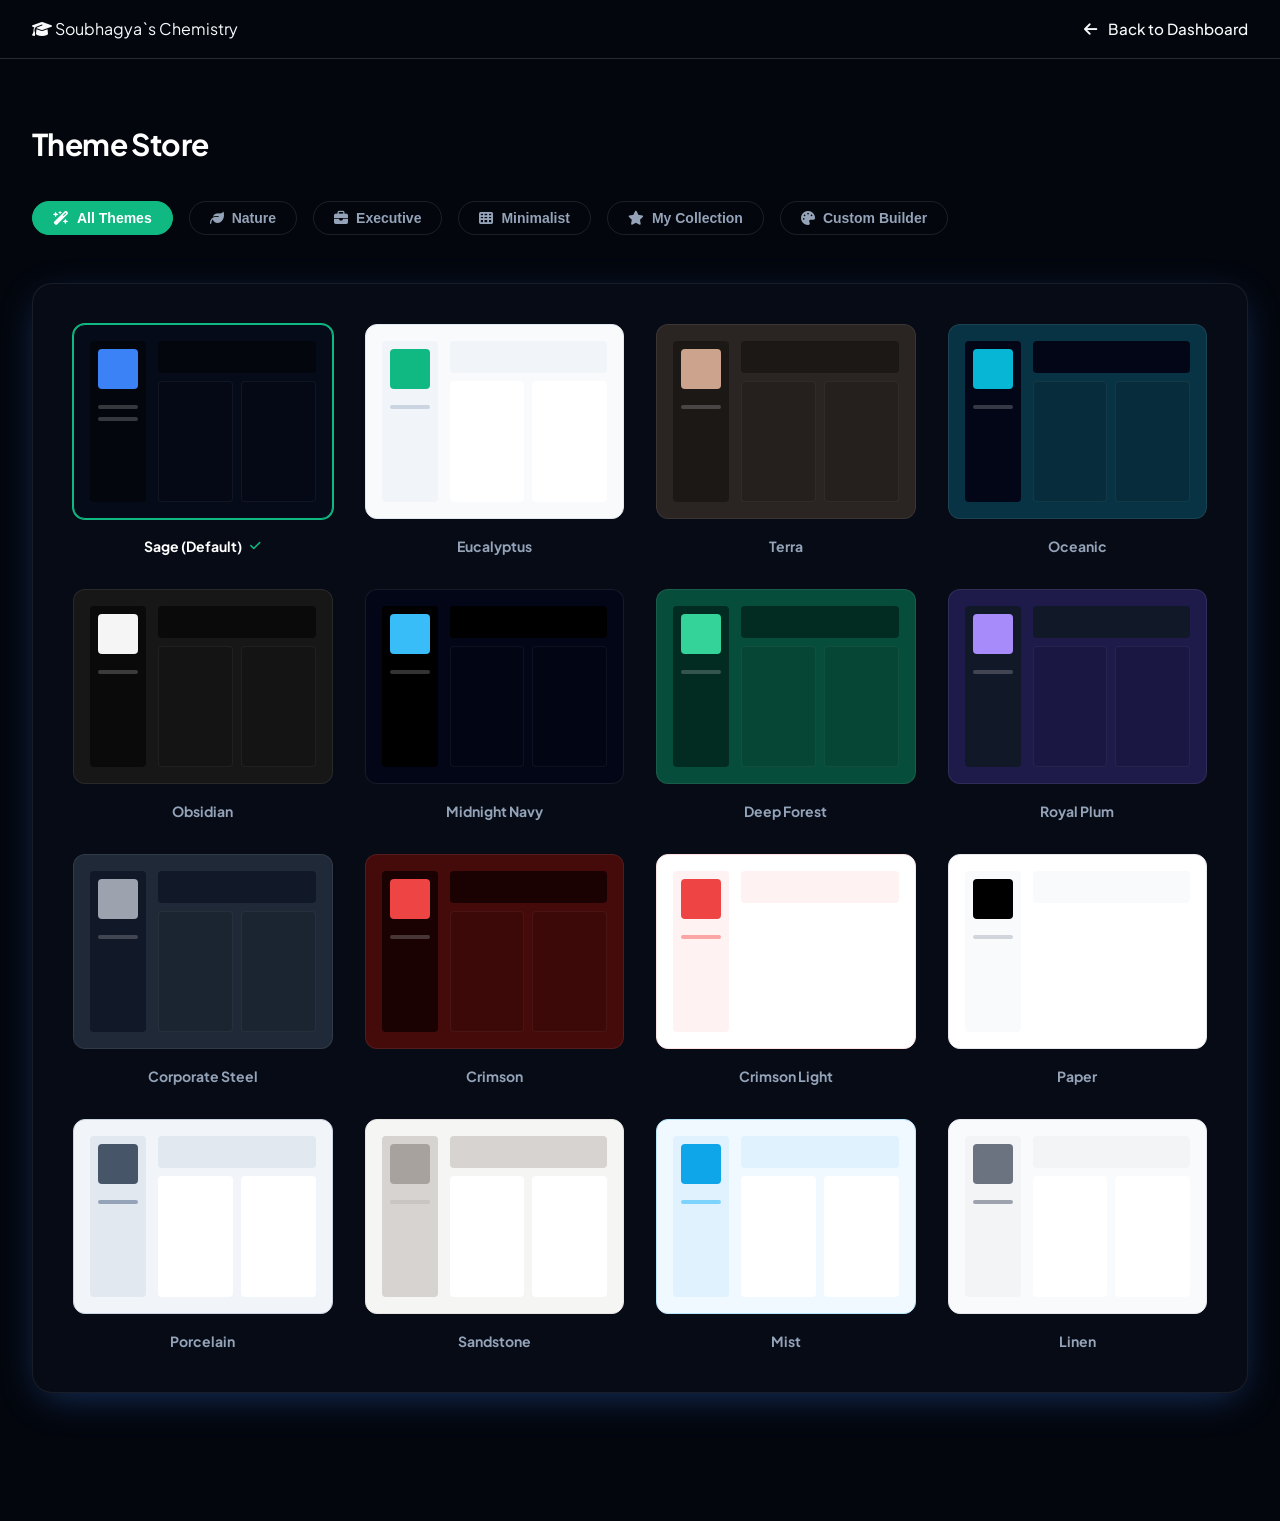
==== commit 06e33500: "Update themes.html" ====
--- a/themes.html
+++ b/themes.html
@@ -8,6 +8,12 @@
         (function() {
             const theme = localStorage.getItem('selected-theme') || 'theme-sage';
             document.documentElement.className = theme;
+            if (theme === 'theme-custom') {
+                const custom = JSON.parse(localStorage.getItem('custom-theme-settings') || '{}');
+                for (const [key, value] of Object.entries(custom)) {
+                    document.documentElement.style.setProperty(`--custom-${key}`, value);
+                }
+            }
         })();
     </script>
     <link href="https://fonts.googleapis.com/css2?family=Plus+Jakarta+Sans:wght@400;500;600;700;800&family=Playfair+Display:ital,wght@0,600;0,700;1,600&display=swap" rel="stylesheet">
@@ -275,6 +281,103 @@
                         <span class="theme-name">Linen</span>
                     </div>
 
+                </div>
+            </div>
+
+            <!-- Theme Builder Panel (Hidden by default) -->
+            <div id="themeBuilder" class="theme-builder-container" style="display: none; margin-top: 2rem;">
+                <div class="theme-builder-wrapper glass-card p-10">
+                    <div class="row">
+                        <div class="col-lg-6">
+                            <h2 class="text-2xl mb-2">Theme Builder</h2>
+                            <p class="text-muted mb-10">Design your own unique experience. Changes are previewed instantly.</p>
+                            
+                            <div class="builder-field mb-6">
+                                <label class="d-block mb-2 text-sm font-semibold">Theme Name</label>
+                                <input type="text" id="customName" class="builder-input" value="My Custom Theme">
+                            </div>
+
+                            <div class="builder-field mb-6">
+                                <label class="d-block mb-2 text-sm font-semibold">Primary Accent</label>
+                                <div class="color-picker-group">
+                                    <input type="color" id="customPrimary" value="#84A98C">
+                                    <input type="text" id="customPrimaryHex" value="#84A98C" class="builder-input hex-input">
+                                </div>
+                            </div>
+
+                            <div class="builder-field mb-6">
+                                <label class="d-block mb-2 text-sm font-semibold">Secondary Accent</label>
+                                <div class="color-picker-group">
+                                    <input type="color" id="customSecondary" value="#84A98C">
+                                    <input type="text" id="customSecondaryHex" value="#84A98C" class="builder-input hex-input">
+                                </div>
+                            </div>
+
+                            <div class="builder-field mb-6">
+                                <label class="d-block mb-2 text-sm font-semibold">Background Base</label>
+                                <div class="color-picker-group">
+                                    <input type="color" id="customBg" value="#2F3E46">
+                                    <input type="text" id="customBgHex" value="#2F3E46" class="builder-input hex-input">
+                                </div>
+                            </div>
+
+                            <div class="builder-field mb-6">
+                                <label class="d-block mb-2 text-sm font-semibold">Sidebar Color</label>
+                                <div class="color-picker-group">
+                                    <input type="color" id="customSidebar" value="#263238">
+                                    <input type="text" id="customSidebarHex" value="#263238" class="builder-input hex-input">
+                                </div>
+                            </div>
+
+                            <div class="builder-field mb-6">
+                                <label class="d-block mb-2 text-sm font-semibold">Text Color</label>
+                                <div class="color-picker-group">
+                                    <input type="color" id="customText" value="#FFFFFF">
+                                    <input type="text" id="customTextHex" value="#FFFFFF" class="builder-input hex-input">
+                                </div>
+                            </div>
+
+                            <div class="builder-field mb-6">
+                                <label class="d-block mb-2 text-sm font-semibold">Glass Opacity (80%)</label>
+                                <input type="range" id="customOpacity" min="0" max="1" step="0.01" value="0.8" class="builder-slider">
+                            </div>
+
+                            <div class="builder-field mb-10">
+                                <label class="d-block mb-2 text-sm font-semibold">Wallpaper Background</label>
+                                <div class="wallpaper-group">
+                                    <input type="text" id="customWallpaper" class="builder-input" placeholder="Paste image URL...">
+                                    <button class="btn btn-secondary border-glass px-4"><i class="fa-solid fa-upload"></i> Upload</button>
+                                </div>
+                                <p class="text-xs text-muted mt-2">Paste a URL or upload a local image for your background.</p>
+                            </div>
+
+                            <div class="builder-actions d-flex gap-4">
+                                <button id="applyLive" class="btn btn-primary flex-1">Apply Live</button>
+                                <button id="saveCollection" class="btn btn-dark border-glass flex-1">Save to Collection</button>
+                            </div>
+                        </div>
+
+                        <div class="col-lg-6 d-flex flex-column align-items-center justify-content-center">
+                            <div class="live-preview-box shadow-blue">
+                                <div class="preview-dashboard" id="previewDashboard">
+                                    <div class="preview-sidebar" id="previewSidebar">
+                                        <div class="preview-icon-box" id="previewIcon"></div>
+                                        <div class="preview-line"></div>
+                                        <div class="preview-line"></div>
+                                    </div>
+                                    <div class="preview-content">
+                                        <div class="preview-nav" id="previewNav"></div>
+                                        <div class="preview-grid">
+                                            <div class="preview-card" id="previewCard1"></div>
+                                            <div class="preview-card" id="previewCard2"></div>
+                                        </div>
+                                        <div class="preview-bottom"></div>
+                                    </div>
+                                </div>
+                            </div>
+                            <h3 class="mt-6 font-semibold">Live Preview</h3>
+                        </div>
+                    </div>
                 </div>
             </div>
         </div>
@@ -320,6 +423,7 @@
         // Filter interaction
         const filterBtns = document.querySelectorAll('.filter-btn');
         const themesGrid = document.getElementById('themesGrid');
+        const themeBuilder = document.getElementById('themeBuilder');
 
         filterBtns.forEach(btn => {
             btn.addEventListener('click', () => {
@@ -329,17 +433,131 @@
                 filterBtns.forEach(b => b.classList.remove('active'));
                 btn.classList.add('active');
                 
-                // Filter the cards
-                themeCards.forEach(card => {
-                    const category = card.dataset.category;
-                    if (filter === 'all' || filter === category) {
-                        card.style.display = 'flex';
-                    } else {
-                        card.style.display = 'none';
-                    }
-                });
+                if (filter === 'custom-builder') {
+                    document.querySelector('.themes-container').style.display = 'none';
+                    themeBuilder.style.display = 'block';
+                } else {
+                    document.querySelector('.themes-container').style.display = 'block';
+                    themeBuilder.style.display = 'none';
+                    
+                    // Filter the cards
+                    themeCards.forEach(card => {
+                        const category = card.dataset.category;
+                        if (filter === 'all' || filter === category) {
+                            card.style.display = 'flex';
+                        } else {
+                            card.style.display = 'none';
+                        }
+                    });
+                }
             });
         });
+
+        // Builder Logic
+        const inputs = {
+            primary: document.getElementById('customPrimary'),
+            primaryHex: document.getElementById('customPrimaryHex'),
+            secondary: document.getElementById('customSecondary'),
+            secondaryHex: document.getElementById('customSecondaryHex'),
+            bg: document.getElementById('customBg'),
+            bgHex: document.getElementById('customBgHex'),
+            sidebar: document.getElementById('customSidebar'),
+            sidebarHex: document.getElementById('customSidebarHex'),
+            text: document.getElementById('customText'),
+            textHex: document.getElementById('customTextHex'),
+            opacity: document.getElementById('customOpacity'),
+            wallpaper: document.getElementById('customWallpaper')
+        };
+
+        const preview = {
+            dashboard: document.getElementById('previewDashboard'),
+            sidebar: document.getElementById('previewSidebar'),
+            icon: document.getElementById('previewIcon'),
+            nav: document.getElementById('previewNav'),
+            cards: [document.getElementById('previewCard1'), document.getElementById('previewCard2')]
+        };
+
+        // Sync Color Inputs
+        ['primary', 'secondary', 'bg', 'sidebar', 'text'].forEach(key => {
+            const picker = inputs[key];
+            const hex = inputs[`${key}Hex`];
+            
+            picker.addEventListener('input', () => {
+                hex.value = picker.value.toUpperCase();
+                updatePreview();
+            });
+            
+            hex.addEventListener('input', () => {
+                if (/^#[0-9A-F]{6}$/i.test(hex.value)) {
+                    picker.value = hex.value;
+                    updatePreview();
+                }
+            });
+        });
+
+        inputs.opacity.addEventListener('input', updatePreview);
+        inputs.wallpaper.addEventListener('input', updatePreview);
+
+        function updatePreview() {
+            preview.dashboard.style.backgroundColor = inputs.bg.value;
+            preview.sidebar.style.backgroundColor = inputs.sidebar.value;
+            preview.icon.style.backgroundColor = inputs.primary.value;
+            preview.nav.style.backgroundColor = inputs.sidebar.value;
+            preview.cards.forEach(card => {
+                card.style.backgroundColor = `rgba(255, 255, 255, ${inputs.opacity.value * 0.1})`;
+                card.style.borderColor = `rgba(255, 255, 255, 0.1)`;
+            });
+            
+            if (inputs.wallpaper.value) {
+                preview.dashboard.style.backgroundImage = `linear-gradient(rgba(0,0,0,0.5), rgba(0,0,0,0.5)), url('${inputs.wallpaper.value}')`;
+                preview.dashboard.style.backgroundSize = 'cover';
+            } else {
+                preview.dashboard.style.backgroundImage = 'none';
+            }
+        }
+
+        // Apply Live
+        document.getElementById('applyLive').addEventListener('click', () => {
+            const settings = {
+                primary: inputs.primary.value,
+                secondary: inputs.secondary.value,
+                bg: inputs.bg.value,
+                sidebar: inputs.sidebar.value,
+                text: inputs.text.value,
+                opacity: inputs.opacity.value,
+                overlay: inputs.wallpaper.value ? 0.5 : 0.7, // Dynamic overlay based on wallpaper
+                wallpaper: inputs.wallpaper.value ? `url('${inputs.wallpaper.value}')` : 'none'
+            };
+            
+            localStorage.setItem('selected-theme', 'theme-custom');
+            localStorage.setItem('custom-theme-settings', JSON.stringify(settings));
+            
+            // Apply immediately to HTML
+            document.documentElement.className = 'theme-custom';
+            for (const [key, value] of Object.entries(settings)) {
+                document.documentElement.style.setProperty(`--custom-${key}`, value);
+            }
+            
+            showToast('Custom theme applied live!');
+        });
+
+        // Save to Collection Mock
+        document.getElementById('saveCollection').addEventListener('click', () => {
+            showToast('Theme saved to your collection!');
+        });
+
+        function showToast(msg) {
+            const toast = document.createElement('div');
+            toast.className = 'glass-card p-4 fixed bottom-10 right-10 shadow-blue';
+            toast.style.zIndex = '9999';
+            toast.style.animation = 'fadeInUp 0.3s ease';
+            toast.innerHTML = `<i class="fa-solid fa-check-circle mr-2 text-primary"></i> ${msg}`;
+            document.body.appendChild(toast);
+            setTimeout(() => toast.remove(), 3000);
+        }
+
+        // Initialize preview
+        updatePreview();
     </script>
 </body>
 </html>
--- a/style.css
+++ b/style.css
@@ -1,1727 +1,657 @@
+/* Custom Properties / Variables */
+:root {
+    /* Colors - Deep Navy & Premium Accents */
+    --clr-bg-dark: #060b19;
+    --clr-bg-darker: #03060d;
+    --clr-bg-card: rgba(16, 24, 43, 0.6);
+    --clr-text-main: #f8fafc;
+    --clr-text-muted: #94a3b8;
+    
+    --clr-primary: #3b82f6; /* Royal Blue */
+    --clr-primary-dark: #1e3a8a;
+    --clr-primary-glow: rgba(59, 130, 246, 0.5);
+    
+    --clr-secondary: #06b6d4; /* Cyan */
+    --clr-secondary-dark: #083344;
+    
+    --clr-accent-gold: #fbbf24;
+    --clr-accent-emerald: #10b981;
+    
+    /* Typography */
+    --font-sans: 'Plus Jakarta Sans', sans-serif;
+    --font-serif: 'Playfair Display', serif;
+    
+    /* Transitions & Shadows */
+    --transition: all 0.3s cubic-bezier(0.4, 0, 0.2, 1);
+    --transition-slow: all 0.5s cubic-bezier(0.4, 0, 0.2, 1);
+    --shadow-glow: 0 0 20px rgba(59, 130, 246, 0.3);
+    --shadow-blue: 0 10px 40px -10px rgba(59, 130, 246, 0.4);
+    --shadow-emerald: 0 10px 40px -10px rgba(16, 185, 129, 0.4);
+    --shadow-card: 0 10px 30px -10px rgba(0, 0, 0, 0.5);
+    
+    /* Borders & Glass */
+    --border-glass: 1px solid rgba(255, 255, 255, 0.08);
+    --border-glass-light: 1px solid rgba(255, 255, 255, 0.15);
+    --bg-glass: rgba(255, 255, 255, 0.03);
+    --bg-glass-hover: rgba(255, 255, 255, 0.06);
+}
+
+/* Light Mode Strategy: Applies to the explicit light-theme and all minimalist/light presets */
+.light-theme, 
+.theme-eucalyptus, 
+.theme-crimson-light, 
+.theme-paper, 
+.theme-porcelain, 
+.theme-sandstone, 
+.theme-mist, 
+.theme-linen {
+    --clr-bg-dark: #f8fafc;
+    --clr-bg-darker: #f1f5f9;
+    --clr-bg-card: rgba(255, 255, 255, 0.85);
+    --clr-text-main: #0f172a;
+    --clr-text-muted: #475569;
+    
+    --clr-primary-glow: rgba(59, 130, 246, 0.15);
+    
+    --border-glass: 1px solid rgba(0, 0, 0, 0.1);
+    --border-glass-light: 1px solid rgba(0, 0, 0, 0.05);
+    --bg-glass: rgba(0, 0, 0, 0.04);
+    --bg-glass-hover: rgba(0, 0, 0, 0.08);
+}
+
+.light-theme .text-white, .theme-eucalyptus .text-white, .theme-paper .text-white { color: var(--clr-text-main) !important; }
+.light-theme .text-white-80, .theme-paper .text-white-80 { color: rgba(15, 23, 42, 0.8) !important; }
+.light-theme .text-white-70, .theme-paper .text-white-70 { color: rgba(15, 23, 42, 0.7) !important; }
+
+.theme-eucalyptus h1, .theme-eucalyptus h2, .theme-eucalyptus h3, 
+.theme-paper h1, .theme-paper h2, .theme-paper h3 { color: var(--clr-text-main); }
+
+.light-theme .glass-card, .theme-paper .glass-card, .theme-eucalyptus .glass-card { box-shadow: 0 4px 6px -1px rgba(0, 0, 0, 0.05), 0 2px 4px -1px rgba(0, 0, 0, 0.03); border: 1px solid rgba(0,0,0,0.1); }
+.light-theme .bg-dark-glass, .theme-paper .bg-dark-glass { background: rgba(255,255,255,0.7); backdrop-filter: blur(12px); color: var(--clr-text-main); }
+.light-theme .glass-panel, .theme-paper .glass-panel { background: rgba(255, 255, 255, 0.6); }
+
 /* =========================================================================
-   EduPrime - Premium Tuition Website Styles
+   Theme Preset Systems 
    ========================================================================= */
 
-/* --- CSS VARIABLES --- */
-:root {
-    /* Color Palette - Premium Education Theme */
-    --bg-main: #060B19;
-    /* Deep Navy / Dark Blue */
-    --bg-alt: #0A1128;
-    /* Slightly lighter Navy */
-    --bg-card: rgba(255, 255, 255, 0.03);
-    /* Glass card base */
-
-    --text-main: #F8FAFC;
-    /* Off-white for high readability */
-    --text-muted: #94A3B8;
-    /* Slate grey for secondary text */
-
-    --accent-blue: #3B82F6;
-    /* Royal Blue */
-    --accent-cyan: #06B6D4;
-    /* Cyan */
-    --accent-gold: #F59E0B;
-    /* Gold/Yellow for badges/stars */
-    --accent-green: #10B981;
-    /* Emerald for success/trust */
-
-    --gradient-primary: linear-gradient(135deg, var(--accent-blue), var(--accent-cyan));
-    --gradient-glow: linear-gradient(135deg, rgba(59, 130, 246, 0.5), rgba(6, 182, 212, 0.5));
-    --gradient-text: linear-gradient(to right, #60A5FA, #22D3EE);
-
-    /* Layout & Spacing */
-    --container-max: 1200px;
-    --section-padding: 100px 0;
-    --border-radius-sm: 8px;
-    --border-radius-md: 16px;
-    --border-radius-lg: 24px;
-
-    /* Effects */
-    --glass-bg: rgba(255, 255, 255, 0.05);
-    --glass-border: 1px solid rgba(255, 255, 255, 0.1);
-    --glass-blur: blur(12px);
-
-    --shadow-soft: 0 10px 30px rgba(0, 0, 0, 0.3);
-    --shadow-glow: 0 0 20px rgba(59, 130, 246, 0.3);
-
-    /* Typography */
-    --font-primary: 'Outfit', sans-serif;
-    --transition: all 0.3s cubic-bezier(0.25, 0.8, 0.25, 1);
-}
-
-/* --- RESET & BASIC SETUP --- */
-* {
-    margin: 0;
-    padding: 0;
-    box-sizing: border-box;
-}
-
-html {
-    scroll-behavior: smooth;
-}
-
-body {
-    font-family: var(--font-primary);
-    background-color: var(--bg-main);
-    color: var(--text-main);
-    line-height: 1.6;
-    overflow-x: hidden;
-}
-
-ul {
-    list-style: none;
-}
-
-a {
-    text-decoration: none;
-    color: inherit;
-}
-
-button,
-input,
-textarea,
-select {
-    font-family: inherit;
-    border: none;
-    outline: none;
-}
-
-/* --- TYPOGRAPHY & UTILITIES --- */
-h1,
-h2,
-h3,
-h4,
-h5,
-h6 {
-    line-height: 1.2;
-    font-weight: 700;
-}
-
-.text-gradient {
-    background: var(--gradient-text);
-    -webkit-background-clip: text;
-    -webkit-text-fill-color: transparent;
-    display: inline-block;
-}
-
-.text-cyan {
-    color: var(--accent-cyan);
-}
-
-.text-gold {
-    color: var(--accent-gold);
-}
-
-.text-green {
-    color: var(--accent-green);
-}
-
-.text-accent {
-    color: var(--accent-blue);
-}
-
-.bg-alt {
-    background-color: var(--bg-alt);
-}
-
-.bg-gold {
-    background-color: var(--accent-gold);
-}
-
-.bg-cyan {
-    background-color: var(--accent-cyan);
-}
-
-.text-center {
-    text-align: center;
-}
-
-.relative {
-    position: relative;
-}
-
-.mt-10 {
-    margin-top: 10px;
-}
-
-.mt-40 {
-    margin-top: 40px;
-}
-
-.mt-50 {
-    margin-top: 50px;
-}
-
-/* Layout Grid */
-.container {
-    max-width: var(--container-max);
-    margin: 0 auto;
-    padding: 0 20px;
-    width: 100%;
-}
-
-.grid-2-col {
-    display: grid;
-    grid-template-columns: 1fr 1fr;
-    gap: 60px;
-    align-items: center;
-}
-
-.grid-3-col {
-    display: grid;
-    grid-template-columns: repeat(3, 1fr);
-    gap: 30px;
-}
-
-.grid-4-col {
-    display: grid;
-    grid-template-columns: repeat(4, 1fr);
-    gap: 20px;
-}
-
-.section-padding {
-    padding: var(--section-padding);
-}
-
-/* --- REUSABLE COMPONENTS --- */
-
-/* Section Headers */
-.section-tag {
-    display: inline-block;
-    padding: 6px 16px;
-    background: rgba(59, 130, 246, 0.1);
-    color: var(--accent-cyan);
-    border-radius: 30px;
-    font-size: 0.85rem;
-    font-weight: 600;
-    letter-spacing: 1px;
-    text-transform: uppercase;
-    margin-bottom: 15px;
-}
-
-.section-title {
-    font-size: 2.5rem;
-    margin-bottom: 15px;
-}
-
-.section-subtitle {
-    font-size: 1.5rem;
-    color: var(--text-muted);
-    font-weight: 400;
-    margin-bottom: 25px;
-}
-
-.section-desc {
-    font-size: 1.1rem;
-    color: var(--text-muted);
-    max-width: 600px;
-    margin: 0 auto;
-}
-
-/* Buttons */
-.btn {
-    display: inline-flex;
-    align-items: center;
-    justify-content: center;
-    gap: 10px;
-    padding: 12px 28px;
-    border-radius: 30px;
-    font-weight: 600;
-    font-size: 1rem;
-    transition: var(--transition);
-    cursor: pointer;
-}
-
-.btn-sm {
-    padding: 8px 20px;
-    font-size: 0.9rem;
-}
-
-.btn-lg {
-    padding: 16px 36px;
-    font-size: 1.1rem;
-}
-
-.btn-block {
-    width: 100%;
-}
-
-.btn-primary {
-    background: var(--gradient-primary);
-    color: white;
-    box-shadow: 0 4px 15px rgba(59, 130, 246, 0.3);
-}
-
-.btn-primary:hover {
-    transform: translateY(-3px);
-    box-shadow: 0 8px 25px rgba(6, 182, 212, 0.4);
-}
-
-.btn-secondary {
-    background: rgba(255, 255, 255, 0.1);
-    color: white;
-    backdrop-filter: blur(5px);
-}
-
-.btn-secondary:hover {
-    background: rgba(255, 255, 255, 0.2);
-    transform: translateY(-3px);
-}
-
-.btn-outline {
-    background: transparent;
-    border: 1px solid rgba(255, 255, 255, 0.2);
-    color: white;
-}
-
-.btn-outline:hover {
-    border-color: var(--accent-cyan);
-    background: rgba(6, 182, 212, 0.05);
-}
-
-.btn-text {
-    padding: 0;
-    color: var(--accent-cyan);
-    font-weight: 600;
-}
-
-.btn-text:hover {
-    color: white;
-    gap: 15px;
-    /* Creates an arrow sliding effect */
-}
-
-/* Glass Panels */
-.glass-panel {
-    background: var(--glass-bg);
-    border: var(--glass-border);
-    backdrop-filter: var(--glass-blur);
-    -webkit-backdrop-filter: var(--glass-blur);
-    border-radius: var(--border-radius-lg);
-    padding: 40px;
-}
-
-/* --- 1. NAVBAR --- */
-.navbar {
+/* CATEGORY: NATURE */
+.theme-sage { --clr-bg-dark: #060b19; --clr-bg-darker: #03060d; --clr-primary: #3b82f6; --clr-primary-dark: #1e3a8a; --shadow-blue: 0 10px 40px -10px rgba(59, 130, 246, 0.4); }
+.theme-eucalyptus { --clr-primary: #10b981; --clr-primary-dark: #059669; --shadow-blue: 0 10px 40px -10px rgba(16, 185, 129, 0.2); }
+.theme-terra { --clr-bg-dark: #2a2422; --clr-bg-darker: #1c1816; --clr-primary: #cca48e; --clr-primary-dark: #a67c66; --shadow-blue: 0 10px 40px -10px rgba(204, 164, 142, 0.3); }
+.theme-oceanic { --clr-bg-dark: #083344; --clr-bg-darker: #020617; --clr-primary: #06b6d4; --clr-primary-dark: #0891b2; --shadow-blue: 0 10px 40px -10px rgba(6, 182, 212, 0.4); }
+
+/* CATEGORY: EXECUTIVE */
+.theme-obsidian { --clr-bg-dark: #171717; --clr-bg-darker: #0a0a0a; --clr-primary: #f5f5f5; --clr-primary-dark: #a3a3a3; --shadow-blue: 0 10px 40px -10px rgba(255,255,255,0.1); }
+.theme-midnight-navy { --clr-bg-dark: #020617; --clr-bg-darker: #000000; --clr-primary: #38bdf8; --clr-primary-dark: #0ea5e9; }
+.theme-deep-forest { --clr-bg-dark: #064e3b; --clr-bg-darker: #022c22; --clr-primary: #34d399; --clr-primary-dark: #10b981; }
+.theme-royal-plum { --clr-bg-dark: #1e1b4b; --clr-bg-darker: #111827; --clr-primary: #a78bfa; --clr-primary-dark: #7c3aed; --shadow-blue: 0 10px 40px -10px rgba(167, 139, 250, 0.4); }
+.theme-corporate-steel { --clr-bg-dark: #1f2937; --clr-bg-darker: #111827; --clr-primary: #9ca3af; --clr-primary-dark: #6b7280; }
+.theme-crimson { --clr-bg-dark: #450a0a; --clr-bg-darker: #1a0202; --clr-primary: #ef4444; --clr-primary-dark: #b91c1c; }
+.theme-crimson-light { --clr-primary: #ef4444; --clr-primary-dark: #b91c1c; }
+
+/* CATEGORY: MINIMALIST */
+.theme-paper { --clr-primary: #000000; --clr-primary-dark: #171717; --shadow-blue: 0 10px 40px -10px rgba(0,0,0,0.1); }
+.theme-porcelain { --clr-primary: #475569; --clr-primary-dark: #1e293b; }
+.theme-sandstone { --clr-bg-dark: #f5f5f4; --clr-bg-darker: #e7e5e4; --clr-primary: #a8a29e; --clr-primary-dark: #78716c; }
+.theme-mist { --clr-bg-dark: #f0f9ff; --clr-bg-darker: #e0f2fe; --clr-primary: #0ea5e9; --clr-primary-dark: #0284c7; }
+.theme-linen { --clr-bg-dark: #f9fafb; --clr-bg-darker: #f3f4f6; --clr-primary: #6b7280; --clr-primary-dark: #4b5563; }
+
+/* DYNAMIC: CUSTOM BUILDER */
+.theme-custom {
+    --clr-primary: var(--custom-primary, #3b82f6);
+    --clr-bg-dark: var(--custom-bg, #060b19);
+    --clr-bg-darker: var(--custom-sidebar, #03060d);
+    --clr-text-main: var(--custom-text, #ffffff);
+    --clr-bg-card: rgba(255, 255, 255, var(--custom-opacity, 0.05));
+}
+.theme-custom body::before {
+    content: '';
     position: fixed;
-    top: 0;
-    left: 0;
-    width: 100%;
-    padding: 20px 0;
-    z-index: 1000;
-    transition: var(--transition);
-}
-
-.navbar.scrolled {
-    background: rgba(6, 11, 25, 0.85);
-    backdrop-filter: blur(20px);
-    -webkit-backdrop-filter: blur(20px);
-    padding: 15px 0;
-    box-shadow: 0 4px 30px rgba(0, 0, 0, 0.5);
-    border-bottom: 1px solid rgba(255, 255, 255, 0.05);
-}
-
-.nav-container {
-    display: flex;
-    justify-content: space-between;
-    align-items: center;
-}
-
-.logo {
-    display: flex;
-    align-items: center;
-    gap: 10px;
-    font-size: 1.5rem;
-    font-weight: 800;
-    letter-spacing: -0.5px;
-}
-
-.logo-icon {
-    width: 40px;
-    height: 40px;
-    border-radius: 10px;
-    background: var(--gradient-primary);
-    display: flex;
-    align-items: center;
-    justify-content: center;
-    font-size: 1.2rem;
-    color: white;
-}
-
-.nav-links {
-    display: flex;
-    gap: 30px;
-}
-
-.nav-link {
-    color: var(--text-muted);
-    font-size: 0.95rem;
-    font-weight: 500;
-    transition: var(--transition);
-    position: relative;
-}
-
-.nav-link::after {
+    top: 0; left: 0;
+    width: 100%; height: 100%;
+    background-image: var(--custom-wallpaper, none);
+    background-size: cover;
+    background-position: center;
+    background-attachment: fixed;
+    z-index: -2;
+}
+.theme-custom body::after {
     content: '';
-    position: absolute;
-    bottom: -5px;
-    left: 0;
-    width: 0%;
-    height: 2px;
-    background: var(--gradient-primary);
-    transition: width 0.3s ease;
-}
-
-.nav-link:hover {
-    color: white;
-}
-
-.nav-link:hover::after {
-    width: 100%;
-}
-
-.nav-actions {
-    display: flex;
-    align-items: center;
-    gap: 20px;
-}
-
-.mobile-menu-btn {
-    display: none;
-    background: transparent;
-    color: white;
-    font-size: 1.5rem;
-    cursor: pointer;
-}
-
-/* --- 2. HERO SECTION --- */
-.hero {
-    position: relative;
-    padding-top: 150px;
-    padding-bottom: 100px;
-    min-height: 100vh;
-    display: flex;
-    align-items: center;
-    overflow: hidden;
-}
-
-.hero-bg-glow {
-    position: absolute;
-    border-radius: 50%;
-    filter: blur(100px);
-    z-index: 0;
-    opacity: 0.4;
-}
-
-.glow-1 {
-    top: -10%;
-    left: -10%;
-    width: 50vw;
-    height: 50vw;
-    background: var(--accent-blue);
-}
-
-.glow-2 {
-    bottom: -10%;
-    right: -10%;
-    width: 40vw;
-    height: 40vw;
-    background: var(--accent-cyan);
-}
-
-.hero-container {
-    position: relative;
-    z-index: 1;
-}
-
-.premium-badge {
-    display: inline-flex;
-    align-items: center;
-    gap: 8px;
-    padding: 6px 16px;
-    background: rgba(255, 255, 255, 0.05);
-    border: 1px solid rgba(255, 255, 255, 0.1);
-    border-radius: 30px;
-    font-size: 0.85rem;
-    font-weight: 500;
-    margin-bottom: 25px;
-}
-
-.badge-dot {
-    width: 8px;
-    height: 8px;
-    background: var(--accent-gold);
-    border-radius: 50%;
-    box-shadow: 0 0 10px var(--accent-gold);
-}
-
-.hero-title {
-    font-size: 4rem;
-    line-height: 1.1;
-    margin-bottom: 25px;
-    letter-spacing: -1px;
-}
-
-.hero-subtitle {
-    font-size: 1.2rem;
-    color: var(--text-muted);
-    margin-bottom: 40px;
-    max-width: 90%;
-}
-
-.hero-cta-group {
-    display: flex;
-    gap: 20px;
-    margin-bottom: 40px;
-}
-
-.trust-indicators {
-    display: flex;
-    gap: 25px;
-    flex-wrap: wrap;
-}
-
-.trust-item {
-    display: flex;
-    align-items: center;
-    gap: 8px;
-    font-size: 0.95rem;
-    color: var(--text-muted);
-}
-
-/* Hero Visual / Dashboard Mockup */
-.hero-visual {
-    position: relative;
-    perspective: 1000px;
-}
-
-.glass-dashboard {
-    background: rgba(16, 25, 48, 0.6);
-    border: 1px solid rgba(255, 255, 255, 0.1);
-    backdrop-filter: blur(20px);
-    border-radius: 20px;
-    box-shadow: 0 30px 60px rgba(0, 0, 0, 0.5), inset 0 1px 0 rgba(255, 255, 255, 0.2);
-    transform: rotateY(-10deg) rotateX(10deg);
-    transition: transform 0.5s ease;
-    padding: 25px;
-}
-
-.glass-dashboard:hover {
-    transform: rotateY(0deg) rotateX(0deg);
-}
-
-.dash-header {
-    display: flex;
-    align-items: center;
-    border-bottom: 1px solid rgba(255, 255, 255, 0.05);
-    padding-bottom: 15px;
-    margin-bottom: 20px;
-}
-
-.dash-dots {
-    display: flex;
-    gap: 6px;
-    margin-right: 15px;
-}
-
-.dash-dots span {
-    width: 10px;
-    height: 10px;
-    border-radius: 50%;
-    background: #475569;
-}
-
-.dash-dots span:nth-child(1) {
-    background: #EF4444;
-}
-
-.dash-dots span:nth-child(2) {
-    background: #F59E0B;
-}
-
-.dash-dots span:nth-child(3) {
-    background: #10B981;
-}
-
-.dash-title {
-    font-size: 0.9rem;
-    font-weight: 500;
-    color: var(--text-muted);
-}
-
-.dash-stat-row {
-    display: flex;
-    align-items: center;
-    gap: 15px;
-    margin-bottom: 30px;
-}
-
-.stat-icon-box {
-    width: 50px;
-    height: 50px;
-    border-radius: 12px;
-    background: rgba(16, 185, 129, 0.2);
-    color: var(--accent-green);
-    display: flex;
-    align-items: center;
-    justify-content: center;
-    font-size: 1.5rem;
-}
-
-.stat-label {
-    font-size: 0.85rem;
-    color: var(--text-muted);
-}
-
-.stat-value {
-    font-size: 2rem;
-    font-weight: 700;
-    color: white;
-}
-
-.dash-chart {
-    display: flex;
-    align-items: flex-end;
-    gap: 10px;
-    height: 120px;
-    border-bottom: 1px dashed rgba(255, 255, 255, 0.1);
-    padding-bottom: 10px;
-}
-
-.dash-chart .bar {
-    flex: 1;
-    background: var(--gradient-primary);
-    border-radius: 4px 4px 0 0;
-}
-
-.bar-1 {
-    height: 30%;
-}
-
-.bar-2 {
-    height: 45%;
-}
-
-.bar-3 {
-    height: 40%;
-}
-
-.bar-4 {
-    height: 75%;
-}
-
-.bar-5 {
-    height: 85%;
-}
-
-.bar-6 {
-    height: 100%;
-}
-
-.floating-badge {
-    position: absolute;
-    background: rgba(15, 23, 42, 0.8);
-    border: 1px solid rgba(255, 255, 255, 0.1);
-    backdrop-filter: blur(10px);
-    padding: 12px 20px;
-    border-radius: 16px;
-    display: flex;
-    align-items: center;
-    gap: 12px;
-    box-shadow: 0 10px 25px rgba(0, 0, 0, 0.4);
-    animation: float 4s ease-in-out infinite;
-}
-
-.badge-top-right {
-    top: -20px;
-    right: -30px;
-    animation-delay: 0s;
-}
-
-.badge-bottom-left {
-    bottom: -20px;
-    left: -30px;
-    animation-delay: 2s;
-}
-
-.badge-top-right .avatar {
-    width: 40px;
-    height: 40px;
-    border-radius: 50%;
-    background: var(--accent-gold);
-    display: flex;
-    align-items: center;
-    justify-content: center;
-    font-size: 1.2rem;
-}
-
-.floating-badge .badge-title {
-    font-weight: 600;
-    font-size: 0.95rem;
-}
-
-.floating-badge .badge-sub {
-    font-size: 0.8rem;
-    color: var(--accent-gold);
-}
-
-.floating-badge .stars {
-    color: var(--accent-gold);
-    font-size: 0.8rem;
-    margin-bottom: 4px;
-}
-
-/* --- 3. ABOUT TEACHER --- */
-.about-visual {
-    position: relative;
-}
-
-.image-wrapper {
-    position: relative;
-    width: 100%;
-    max-width: 450px;
-    margin: 0 auto;
-}
-
-.teacher-placeholder {
-    width: 100%;
-    aspect-ratio: 4/5;
-    background: linear-gradient(145deg, rgba(30, 41, 59, 1), rgba(15, 23, 42, 1));
-    border-radius: 30px;
-    display: flex;
-    align-items: center;
-    justify-content: center;
-    font-size: 6rem;
-    color: rgba(255, 255, 255, 0.05);
-    border: 1px solid rgba(255, 255, 255, 0.05);
-    box-shadow: var(--shadow-soft);
-}
-
-.exp-badge {
-    position: absolute;
-    bottom: -20px;
-    right: -20px;
-    background: var(--gradient-primary);
-    padding: 20px;
-    border-radius: 20px;
-    text-align: center;
-    box-shadow: var(--shadow-glow);
-    animation: float 5s ease-in-out infinite;
-}
-
-.exp-num {
-    display: block;
-    font-size: 2.5rem;
-    font-weight: 800;
-    line-height: 1;
-}
-
-.exp-text {
-    font-size: 0.85rem;
-    text-transform: uppercase;
-    letter-spacing: 1px;
-}
-
-.about-text {
-    color: var(--text-muted);
-    font-size: 1.1rem;
-    margin-bottom: 30px;
-}
-
-.about-highlights {
-    margin-bottom: 40px;
-}
-
-.about-highlights li {
-    display: flex;
-    align-items: center;
-    gap: 15px;
-    margin-bottom: 15px;
-    font-size: 1.05rem;
-}
-
-/* --- 4. COURSES SECTION --- */
-.course-card {
-    background: var(--bg-card);
-    border: var(--glass-border);
-    border-radius: var(--border-radius-lg);
-    padding: 35px;
-    transition: var(--transition);
-    position: relative;
-    overflow: hidden;
-}
-
-.course-card:hover {
-    transform: translateY(-10px);
-    background: rgba(255, 255, 255, 0.05);
-    border-color: rgba(6, 182, 212, 0.3);
-    box-shadow: var(--shadow-glow);
-}
-
-.course-card::before {
-    content: '';
-    position: absolute;
-    top: 0;
-    left: 0;
-    width: 100%;
-    height: 4px;
-    background: var(--gradient-primary);
-    transform: scaleX(0);
-    transform-origin: left;
-    transition: var(--transition);
-}
-
-.course-card:hover::before {
-    transform: scaleX(1);
-}
-
-.popular-card {
-    border-color: rgba(245, 158, 11, 0.3);
-    background: rgba(245, 158, 11, 0.03);
-}
-
-.popular-badge {
-    position: absolute;
-    top: 20px;
-    right: -30px;
-    background: var(--accent-gold);
-    color: #000;
-    font-size: 0.75rem;
-    font-weight: 700;
-    padding: 5px 30px;
-    transform: rotate(45deg);
-    text-transform: uppercase;
-}
-
-.course-icon {
-    width: 60px;
-    height: 60px;
-    border-radius: 16px;
-    background: rgba(255, 255, 255, 0.05);
-    display: flex;
-    align-items: center;
-    justify-content: center;
-    font-size: 1.8rem;
-    margin-bottom: 25px;
-    color: var(--accent-blue);
-}
-
-.course-title {
-    font-size: 1.5rem;
-    margin-bottom: 15px;
-}
-
-.course-meta {
-    display: flex;
-    flex-direction: column;
-    gap: 8px;
-    margin-bottom: 20px;
-    padding-bottom: 20px;
-    border-bottom: 1px solid rgba(255, 255, 255, 0.05);
-    font-size: 0.95rem;
-    color: var(--text-muted);
-}
-
-.course-meta span i {
-    width: 20px;
-    color: var(--accent-cyan);
-}
-
-.course-desc {
-    color: var(--text-muted);
-    margin-bottom: 30px;
-    font-size: 0.95rem;
-    line-height: 1.7;
-}
-
-.course-footer {
-    display: flex;
-    justify-content: space-between;
-    align-items: center;
-}
-
-.course-duration {
-    font-weight: 500;
-    font-size: 0.9rem;
-}
-
-/* --- 5. ADMISSIONS --- */
-.admissions {
-    background: url('data:image/svg+xml;utf8,<svg xmlns="http://www.w3.org/2000/svg" width="100" height="100" opacity="0.02"><path d="M0 0h100v100H0z"/><path stroke="%23ffffff" d="M10 10l80 80m0-80L10 90"/></svg>') center/cover;
-}
-
-.glass-banner {
-    background: linear-gradient(135deg, rgba(30, 41, 59, 0.8), rgba(15, 23, 42, 0.9));
-    border: 1px solid rgba(255, 255, 255, 0.1);
-    border-radius: 24px;
-    padding: 60px;
-    display: flex;
-    justify-content: space-between;
-    align-items: center;
-    gap: 40px;
-    box-shadow: var(--shadow-soft);
-    position: relative;
-    overflow: hidden;
-}
-
-.glass-banner::after {
-    content: '';
-    position: absolute;
-    top: -50%;
-    left: -50%;
-    width: 200%;
-    height: 200%;
-    background: radial-gradient(circle, rgba(6, 182, 212, 0.1) 0%, transparent 60%);
-    z-index: 0;
-}
-
-.banner-content,
-.banner-action {
-    position: relative;
-    z-index: 1;
-}
-
-.banner-content h2 {
-    font-size: 2.5rem;
-    margin-bottom: 15px;
-}
-
-.banner-content p {
-    color: var(--text-muted);
-    font-size: 1.1rem;
-    max-width: 500px;
-    margin-bottom: 30px;
-}
-
-.countdown-mockup {
-    display: flex;
-    align-items: center;
-    gap: 15px;
-}
-
-.cd-item {
-    display: flex;
-    flex-direction: column;
-    background: rgba(0, 0, 0, 0.3);
-    padding: 10px 20px;
-    border-radius: 12px;
-    border: 1px solid rgba(255, 255, 255, 0.05);
-    text-align: center;
-}
-
-.cd-item .num {
-    font-size: 1.8rem;
-    font-weight: 700;
-    color: var(--accent-cyan);
-    display: block;
-    line-height: 1;
-}
-
-.cd-item .label {
-    font-size: 0.75rem;
-    text-transform: uppercase;
-    color: var(--text-muted);
-    margin-top: 5px;
-}
-
-.cd-separator {
-    font-size: 2rem;
-    font-weight: 700;
-    color: var(--text-muted);
-}
-
-/* --- 6. FEATURES --- */
-.feature-card {
-    background: transparent;
-    padding: 30px;
-    border-radius: var(--border-radius-md);
-    transition: var(--transition);
-    border: 1px solid transparent;
-}
-
-.feature-card:hover {
-    background: var(--bg-card);
-    border-color: rgba(255, 255, 255, 0.05);
-}
-
-.feature-icon {
-    width: 50px;
-    height: 50px;
-    background: rgba(59, 130, 246, 0.1);
-    color: var(--accent-cyan);
-    border-radius: 12px;
-    display: flex;
-    justify-content: center;
-    align-items: center;
-    font-size: 1.5rem;
-    margin-bottom: 20px;
-    transition: var(--transition);
-}
-
-.feature-card:hover .feature-icon {
-    background: var(--gradient-primary);
-    color: white;
-    transform: scale(1.1);
-}
-
-.feature-card h4 {
-    font-size: 1.25rem;
-    margin-bottom: 12px;
-}
-
-.feature-card p {
-    color: var(--text-muted);
-    font-size: 0.95rem;
-    line-height: 1.7;
-}
-
-/* --- 7. RESULTS / COUNTERS --- */
-.counter-wrap {
-    position: relative;
-    z-index: 1;
-}
-
-.counter-item {
-    background: var(--bg-card);
-    border: var(--glass-border);
-    padding: 40px 20px;
-    border-radius: var(--border-radius-md);
-    text-align: center;
-    transition: var(--transition);
-}
-
-.counter-item:hover {
-    transform: translateY(-5px);
-    border-color: rgba(255, 255, 255, 0.1);
-    background: rgba(255, 255, 255, 0.05);
-}
-
-.counter-icon {
-    font-size: 2rem;
-    color: var(--accent-gold);
-    margin-bottom: 15px;
-}
-
-.counter-num {
-    display: inline-block;
-    font-size: 3.5rem;
-    font-weight: 800;
-    line-height: 1;
-    color: white;
-    background: var(--gradient-text);
-    -webkit-background-clip: text;
-    -webkit-text-fill-color: transparent;
-}
-
-.counter-plus {
-    font-size: 2.5rem;
-    font-weight: 700;
-    color: var(--accent-cyan);
-}
-
-.counter-label {
-    color: var(--text-muted);
-    font-size: 1.05rem;
-    margin-top: 10px;
-    font-weight: 500;
-}
-
-/* --- 8. TESTIMONIALS --- */
-.testimonial-slider {
-    overflow: hidden;
-    position: relative;
-}
-
-.testimonial-track {
-    display: flex;
-    transition: transform 0.5s cubic-bezier(0.25, 0.8, 0.25, 1);
-}
-
-.testimonial-card {
-    min-width: 100%;
-    padding: 0 20px;
-    background: rgba(255, 255, 255, 0.02);
-    border: 1px solid rgba(255, 255, 255, 0.05);
-    border-radius: 20px;
-    padding: 40px;
-    margin-right: 30px;
-}
-
-.quote-icon {
-    font-size: 2.5rem;
-    color: rgba(255, 255, 255, 0.1);
-    margin-bottom: 20px;
-}
-
-.review-text {
-    font-size: 1.2rem;
-    font-style: italic;
-    line-height: 1.8;
-    margin-bottom: 30px;
-}
-
-.review-author {
-    display: flex;
-    align-items: center;
-    gap: 15px;
-}
-
-.author-avatar {
-    width: 50px;
-    height: 50px;
-    border-radius: 50%;
-    background: var(--accent-blue);
-    display: flex;
-    align-items: center;
-    justify-content: center;
-    font-weight: 700;
-    font-size: 1.1rem;
-}
-
-.author-info h4 {
-    font-size: 1.1rem;
-}
-
-.author-info p {
-    color: var(--text-muted);
-    font-size: 0.9rem;
-}
-
-.slider-controls {
-    display: flex;
-    justify-content: center;
-    align-items: center;
-    gap: 20px;
-    margin-top: 40px;
-}
-
-.slider-btn {
-    width: 40px;
-    height: 40px;
-    border-radius: 50%;
-    background: rgba(255, 255, 255, 0.05);
-    border: 1px solid rgba(255, 255, 255, 0.1);
-    color: white;
-    cursor: pointer;
-    transition: var(--transition);
-}
-
-.slider-btn:hover {
-    background: var(--accent-blue);
-}
-
-.slider-dots {
-    display: flex;
-    gap: 8px;
-}
-
-.dot {
-    width: 10px;
-    height: 10px;
-    border-radius: 50%;
-    background: rgba(255, 255, 255, 0.2);
-    cursor: pointer;
-    transition: var(--transition);
-}
-
-.dot.active {
-    background: var(--accent-cyan);
-    transform: scale(1.3);
-}
-
-/* --- 9. GALLERY (MASONRY-LIKE) --- */
-.gallery-grid {
-    display: grid;
-    grid-template-columns: repeat(4, 1fr);
-    grid-template-rows: repeat(2, 200px);
-    gap: 20px;
-}
-
-.gallery-item {
-    border-radius: 16px;
-    overflow: hidden;
-    position: relative;
-    background: rgba(255, 255, 255, 0.05);
-}
-
-.item-large {
-    grid-column: span 2;
-    grid-row: span 2;
-}
-
-.item-wide {
-    grid-column: span 2;
-}
-
-.img-placeholder {
-    width: 100%;
-    height: 100%;
-    display: flex;
-    flex-direction: column;
-    align-items: center;
-    justify-content: center;
-    gap: 15px;
-    background: linear-gradient(to bottom right, rgba(255, 255, 255, 0.02), rgba(255, 255, 255, 0.05));
-    transition: var(--transition);
-    color: var(--text-muted);
-}
-
-.img-placeholder i {
-    font-size: 3rem;
-    opacity: 0.5;
-    transition: var(--transition);
-}
-
-.img-placeholder p {
-    font-weight: 500;
-    font-size: 1.1rem;
-    opacity: 0;
-    transform: translateY(20px);
-    transition: var(--transition);
-}
-
-.gallery-item:hover .img-placeholder {
-    background: rgba(59, 130, 246, 0.2);
-}
-
-.gallery-item:hover .img-placeholder i {
-    transform: scale(1.2);
-    color: white;
-    opacity: 1;
-}
-
-.gallery-item:hover .img-placeholder p {
-    opacity: 1;
-    transform: translateY(0);
-    color: white;
-}
-
-/* --- 10. ENROLLMENT FORM --- */
-.form-wrapper {
-    display: grid;
-    grid-template-columns: 1fr 1.5fr;
-    gap: 50px;
-    align-items: center;
-}
-
-.form-info h2 {
-    font-size: 2.2rem;
-    margin-bottom: 15px;
-}
-
-.form-info p {
-    color: var(--text-muted);
-    font-size: 1.1rem;
-}
-
-.contact-methods li {
-    display: flex;
-    align-items: center;
-    gap: 15px;
-    margin-bottom: 20px;
-    font-size: 1.05rem;
-}
-
-.contact-methods i {
-    width: 40px;
-    height: 40px;
-    background: rgba(255, 255, 255, 0.05);
-    border-radius: 50%;
-    display: flex;
-    align-items: center;
-    justify-content: center;
-    color: var(--accent-cyan);
-}
-
-.form-container {
-    background: rgba(255, 255, 255, 0.02);
-    padding: 40px;
-    border-radius: 20px;
-    border: 1px solid rgba(255, 255, 255, 0.05);
-}
-
-.input-group-row {
-    display: grid;
-    grid-template-columns: 1fr 1fr;
-    gap: 20px;
-}
-
-.input-group {
-    position: relative;
-    margin-bottom: 25px;
-}
-
-.input-group input,
-.input-group select,
-.input-group textarea {
-    width: 100%;
+    position: fixed;
+    top: 0; left: 0;
+    width: 100%; height: 100%;
+    background: var(--clr-bg-darker);
+    opacity: var(--custom-overlay, 0.7);
+    z-index: -1;
+}
+
+/* THEME BUILDER UI */
+.theme-builder-container { animation: fadeIn 0.5s ease; }
+.builder-input {
     width: 100%;
     background: rgba(0, 0, 0, 0.2);
     border: 1px solid rgba(255, 255, 255, 0.1);
-    padding: 15px 20px;
-    border-radius: 10px;
-    color: white;
-    font-size: 1rem;
-    transition: var(--transition);
-}
-
-.input-group input:focus,
-.input-group select:focus,
-.input-group textarea:focus {
-    border-color: var(--accent-blue);
-    background: rgba(0, 0, 0, 0.4);
-    box-shadow: 0 0 10px rgba(59, 130, 246, 0.2);
-}
-
-.input-group label {
-    position: absolute;
-    left: 20px;
-    top: 15px;
-    color: var(--text-muted);
-    transition: var(--transition);
-    pointer-events: none;
-    font-size: 1rem;
-}
-
-.input-group input:focus~label,
-.input-group input:valid~label,
-.input-group textarea:focus~label,
-.input-group textarea:valid~label {
-    top: -10px;
-    left: 10px;
-    font-size: 0.8rem;
-    background: var(--bg-main);
-    /* match approx background */
-    padding: 0 5px;
-    color: var(--accent-cyan);
-}
-
-/* Specific styling for select to hide label initially */
-.input-group select~label {
-    top: -10px;
-    left: 10px;
-    font-size: 0.8rem;
-    background: transparent;
-    padding: 0 5px;
-    color: var(--text-muted);
-}
-
-.input-group select {
+    border-radius: 8px;
+    padding: 0.75rem 1rem;
+    color: #fff;
+    font-family: inherit;
+    transition: all 0.3s ease;
+}
+.builder-input:focus {
+    outline: none;
+    border-color: var(--clr-primary);
+    background: rgba(0, 0, 0, 0.3);
+}
+.color-picker-group {
+    display: flex;
+    gap: 1rem;
+    align-items: center;
+}
+.color-picker-group input[type="color"] {
+    width: 50px;
+    height: 50px;
+    border: none;
+    border-radius: 8px;
+    cursor: pointer;
+    background: none;
+}
+.hex-input { width: 120px; text-align: center; font-family: monospace; }
+.wallpaper-group { display: flex; gap: 0.5rem; }
+.builder-slider {
+    width: 100%;
+    height: 6px;
+    background: rgba(255, 255, 255, 0.1);
+    border-radius: 5px;
+    outline: none;
+    cursor: pointer;
     appearance: none;
-    color: white;
-}
-
-.input-group option {
-    background: var(--bg-main);
-    color: white;
-}
-
-.select-icon {
-    position: absolute;
-    right: 20px;
-    top: 18px;
-    color: var(--text-muted);
-    pointer-events: none;
-}
-
-.form-msg {
-    margin-top: 15px;
-    font-size: 0.9rem;
-    text-align: center;
-    display: none;
-}
-
-.form-msg.success {
-    color: var(--accent-green);
-    display: block;
-}
-
-/* --- 11. FAQ ACCORDION --- */
-.faq-container {
-    max-width: 800px;
-    margin: 0 auto;
-}
-
-.faq-item {
-    background: var(--bg-card);
-    border: var(--glass-border);
+}
+.builder-slider::-webkit-slider-thumb {
+    appearance: none;
+    width: 18px;
+    height: 18px;
+    background: var(--clr-primary);
+    border-radius: 50%;
+    cursor: pointer;
+    transition: transform 0.2s ease;
+}
+
+/* Live Preview Mockup */
+.live-preview-box {
+    width: 100%;
+    max-width: 450px;
+    aspect-ratio: 16/10;
+    background: #000;
     border-radius: 12px;
-    margin-bottom: 15px;
     overflow: hidden;
-    transition: var(--transition);
-}
-
-.faq-question {
-    width: 100%;
-    padding: 20px 25px;
-    background: transparent;
-    color: white;
-    font-size: 1.1rem;
-    font-weight: 600;
-    text-align: left;
-    display: flex;
-    justify-content: space-between;
-    align-items: center;
-    cursor: pointer;
-}
-
-.faq-question i {
-    color: var(--accent-cyan);
-    transition: transform 0.3s ease;
-}
-
-.faq-item.active {
-    border-color: rgba(6, 182, 212, 0.3);
-    background: rgba(255, 255, 255, 0.05);
-}
-
-.faq-item.active .faq-question i {
-    transform: rotate(45deg);
-    /* Turns plus to cross */
-}
-
-.faq-answer {
-    max-height: 0;
-    overflow: hidden;
-    transition: max-height 0.4s ease;
-    padding: 0 25px;
-}
-
-.faq-item.active .faq-answer {
-    padding-bottom: 20px;
-}
-
-.faq-answer p {
-    color: var(--text-muted);
-    font-size: 1rem;
-    line-height: 1.6;
-}
-
-/* --- 12. FINAL CTA --- */
-.final-cta {
-    position: relative;
-    padding: 120px 0;
-    background: url('data:image/svg+xml;utf8,<svg xmlns="http://www.w3.org/2000/svg" width="100" height="100" opacity="0.05"><path fill="%23ffffff" d="M10 10h10v10H10zM30 30h10v10H30zM50 50h10v10H50zM70 70h10v10H70z"/></svg>') center/cover;
-    border-top: 1px solid rgba(255, 255, 255, 0.05);
-}
-
-.cta-overlay {
-    position: absolute;
-    top: 0;
-    left: 0;
+    padding: 1rem;
+}
+.preview-dashboard {
     width: 100%;
     height: 100%;
-    background: linear-gradient(to top, var(--bg-main), transparent), radial-gradient(circle at center, rgba(6, 182, 212, 0.1), transparent 70%);
-}
-
-.cta-title {
-    font-size: 3rem;
-    margin-bottom: 20px;
-}
-
-.cta-subtitle {
-    font-size: 1.2rem;
-    color: var(--text-muted);
-    margin-bottom: 40px;
-}
-
-/* --- 13. FOOTER --- */
-.footer {
-    background: #030610;
-    padding: 80px 0 30px;
-    border-top: 1px solid rgba(255, 255, 255, 0.05);
-}
-
-.footer-grid {
+    border-radius: 8px;
+    display: flex;
+    overflow: hidden;
+    position: relative;
+}
+.preview-sidebar {
+    width: 25%;
+    height: 100%;
+    padding: 1rem;
+    display: flex;
+    flex-direction: column;
+    gap: 0.5rem;
+}
+.preview-icon-box { width: 20px; height: 20px; border-radius: 4px; }
+.preview-line { width: 100%; height: 4px; background: rgba(255,255,255,0.1); border-radius: 2px; }
+.preview-content {
+    flex: 1;
+    padding: 1rem;
+    display: flex;
+    flex-direction: column;
+    gap: 1rem;
+}
+.preview-nav { width: 100%; height: 20px; border-radius: 4px; }
+.preview-grid {
     display: grid;
-    grid-template-columns: 2fr 1fr 1fr;
-    gap: 60px;
-    margin-bottom: 60px;
-}
-
-.footer-logo {
-    margin-bottom: 20px;
-}
-
-.footer-desc {
-    color: var(--text-muted);
-    margin-bottom: 25px;
-    line-height: 1.8;
-    max-width: 400px;
-}
-
-.social-links {
-    display: flex;
-    gap: 15px;
-}
-
-.social-links a {
-    width: 40px;
-    height: 40px;
-    border-radius: 50%;
-    background: rgba(255, 255, 255, 0.05);
-    display: flex;
-    align-items: center;
-    justify-content: center;
-    transition: var(--transition);
-}
-
-.social-links a:hover {
-    background: var(--accent-blue);
-    transform: translateY(-3px);
-}
-
-.footer-links h3,
-.footer-contact h3 {
-    font-size: 1.2rem;
-    margin-bottom: 25px;
-    color: white;
-}
-
-.footer-links ul li {
-    margin-bottom: 12px;
-}
-
-.footer-links ul li a {
-    color: var(--text-muted);
-    transition: var(--transition);
-}
-
-.footer-links ul li a:hover {
-    color: var(--accent-cyan);
-    padding-left: 5px;
-}
-
-.footer-contact ul li {
-    display: flex;
-    align-items: flex-start;
-    gap: 15px;
-    margin-bottom: 15px;
-    color: var(--text-muted);
-    font-size: 0.95rem;
-}
-
-.footer-contact ul li i {
-    color: var(--accent-cyan);
-    margin-top: 5px;
-}
-
-.footer-bottom {
-    display: flex;
-    justify-content: space-between;
-    align-items: center;
-    padding-top: 30px;
-    border-top: 1px solid rgba(255, 255, 255, 0.05);
-    color: var(--text-muted);
-    font-size: 0.9rem;
-}
-
-.footer-legal a {
-    color: var(--text-muted);
-    margin-left: 20px;
-    transition: var(--transition);
-}
-
-.footer-legal a:hover {
-    color: white;
-}
-
-/* --- ANIMATIONS --- */
-@keyframes float {
-    0% {
-        transform: translateY(0px);
-    }
-
-    50% {
-        transform: translateY(-20px);
-    }
-
-    100% {
-        transform: translateY(0px);
-    }
-}
-
-.pulse-anim {
-    animation: pulse 2s infinite;
-}
-
-@keyframes pulse {
-    0% {
-        box-shadow: 0 0 0 0 rgba(59, 130, 246, 0.7);
-    }
-
-    70% {
-        box-shadow: 0 0 0 15px rgba(59, 130, 246, 0);
-    }
-
-    100% {
-        box-shadow: 0 0 0 0 rgba(59, 130, 246, 0);
-    }
-}
-
-/* Scroll Reveals (initial states) */
-.reveal-up {
-    opacity: 0;
-    transform: translateY(40px);
-    transition: 0.8s ease-out;
-}
-
-.reveal-left {
-    opacity: 0;
-    transform: translateX(-40px);
-    transition: 0.8s ease-out;
-}
-
-.reveal-right {
-    opacity: 0;
-    transform: translateX(40px);
-    transition: 0.8s ease-out;
-}
-
-.reveal-fade {
-    opacity: 0;
-    transition: 1s ease-out;
-}
-
-.reveal-scale {
-    opacity: 0;
-    transform: scale(0.9);
-    transition: 0.8s ease-out;
-}
-
-.reveal-up.active,
-.reveal-left.active,
-.reveal-right.active {
-    opacity: 1;
-    transform: translate(0);
-}
-
-.reveal-fade.active,
-.reveal-scale.active {
-    opacity: 1;
-    transform: scale(1);
-}
-
-/* --- RESPONSIVENESS --- */
-@media (max-width: 1024px) {
-    .glass-banner {
-        flex-direction: column;
-        text-align: center;
-    }
-
-    .gallery-grid {
-        grid-template-columns: repeat(2, 1fr);
-    }
-
-    .item-wide {
-        grid-column: span 1;
-    }
-
-    .form-wrapper {
-        grid-template-columns: 1fr;
-    }
-
-    .hero-title {
-        font-size: 3rem;
-    }
-}
-
-@media (max-width: 768px) {
-
-    .grid-2-col,
-    .grid-3-col,
-    .grid-4-col {
-        grid-template-columns: 1fr;
-    }
-
-    .section-padding {
-        padding: 70px 0;
-    }
-
-    .mobile-menu-btn {
-        display: block;
-    }
-
-    .nav-links {
-        position: fixed;
-        top: 0;
-        right: -100%;
-        width: 70vw;
-        height: 100vh;
-        background: rgba(10, 17, 40, 0.95);
-        backdrop-filter: blur(20px);
-        flex-direction: column;
-        justify-content: center;
-        align-items: center;
-        transition: 0.4s ease;
-        border-left: 1px solid rgba(255, 255, 255, 0.1);
-    }
-
-    .nav-links.active {
-        right: 0;
-    }
-
-    .nav-actions {
-        display: none;
-    }
-
-    /* Hide primary btn on mobile optionally, or move inside menu */
-    .mobile-menu-btn {
-        display: block;
-        z-index: 1001;
-        position: relative;
-    }
-
-    .hero-container {
-        padding-top: 50px;
-        text-align: center;
-    }
-
-    .hero-cta-group {
-        justify-content: center;
-    }
-
-    .trust-indicators {
-        justify-content: center;
-    }
-
-    .hero-visual {
-        margin-top: 50px;
-    }
-
-    .footer-grid {
-        grid-template-columns: 1fr;
-        gap: 40px;
-    }
-
-    .footer-bottom {
-        flex-direction: column;
-        gap: 20px;
-        text-align: center;
-    }
-}
-
-@media (max-width: 480px) {
-    .hero-title {
-        font-size: 2.2rem;
-    }
-
-    .btn-lg {
-        padding: 12px 24px;
-        font-size: 1rem;
-    }
-
-    .input-group-row {
-        grid-template-columns: 1fr;
-    }
-
-    .countdown-mockup {
-        flex-direction: column;
-        gap: 5px;
-    }
-
-    .cd-separator {
-        display: none;
-    }
-}+    grid-template-columns: 1fr 1fr;
+    gap: 0.5rem;
+}
+.preview-card { aspect-ratio: 1.5/1; border-radius: 6px; border: 1px solid transparent; }
+.preview-bottom { width: 100%; height: 30px; background: rgba(255,255,255,0.05); border-radius: 4px; margin-top: auto; }
+
+/* Navbar text colors in light mode */
+body.light-theme .navbar .logo,
+body.light-theme .navbar .logo-text,
+body.light-theme .navbar .nav-links a,
+body.light-theme .navbar .theme-toggle,
+body.light-theme .navbar .menu-toggle {
+    color: var(--clr-text-main); /* Dark text for light transparent bg */
+}
+
+/* When scrolled, navbar background becomes dark, so text becomes white */
+body.light-theme .navbar.scrolled .logo,
+body.light-theme .navbar.scrolled .logo-text,
+body.light-theme .navbar.scrolled .nav-links a,
+body.light-theme .navbar.scrolled .theme-toggle,
+body.light-theme .navbar.scrolled .menu-toggle {
+    color: #ffffff;
+}
+
+body.light-theme .navbar .nav-links a:hover,
+body.light-theme .navbar .nav-links a.active {
+    color: var(--clr-primary);
+}
+
+/* Global Resets */
+* { margin: 0; padding: 0; box-sizing: border-box; }
+html { scroll-behavior: smooth; font-size: 16px; }
+body {
+    font-family: var(--font-sans);
+    background-color: var(--clr-bg-darker);
+    color: var(--clr-text-main);
+    line-height: 1.6;
+    overflow-x: hidden;
+    -webkit-font-smoothing: antialiased;
+}
+
+/* Base Styles & Typography */
+h1, h2, h3, h4, h5, h6 { line-height: 1.2; font-weight: 700; color: #fff; }
+h1 { font-size: clamp(2.25rem, 8vw, 4.5rem); letter-spacing: -0.02em; line-height: 1.1; }
+h2 { font-size: clamp(2rem, 4vw, 3rem); letter-spacing: -0.01em; }
+h3 { font-size: 1.5rem; }
+a { text-decoration: none; color: inherit; transition: var(--transition); }
+ul { list-style: none; }
+img { max-width: 100%; height: auto; display: block; }
+
+/* Utility Classes */
+.text-gradient {
+    background: linear-gradient(135deg, var(--clr-secondary), var(--clr-primary));
+    -webkit-background-clip: text;
+    -webkit-text-fill-color: transparent;
+    background-clip: text;
+}
+.text-gold { color: var(--clr-accent-gold); }
+.text-primary { color: var(--clr-primary); }
+.text-emerald { color: var(--clr-accent-emerald); }
+.text-secondary { color: var(--clr-secondary); }
+.text-muted { color: var(--clr-text-muted); }
+.text-white { color: #fff; }
+.text-white-80 { color: rgba(255,255,255,0.8); }
+.text-white-70 { color: rgba(255,255,255,0.7); }
+.text-sm { font-size: 0.875rem; }
+.text-xs { font-size: 0.75rem; }
+.text-lg { font-size: 1.125rem; }
+.text-xl { font-size: 1.25rem; }
+.text-2xl { font-size: 1.5rem; }
+.text-3xl { font-size: 1.875rem; }
+.text-4xl { font-size: 2.25rem; }
+.text-5xl { font-size: 3rem; }
+.text-6xl { font-size: 3.75rem; }
+.font-bold { font-weight: 700; }
+.font-black { font-weight: 900; }
+.font-medium { font-weight: 500; }
+.font-light { font-weight: 300; }
+.font-serif { font-family: var(--font-serif); }
+.italic { font-style: italic; }
+.text-center { text-align: center; }
+.uppercase { text-transform: uppercase; }
+.tracking-wide { letter-spacing: 0.05em; }
+.tracking-widest { letter-spacing: 0.1em; }
+.leading-relaxed { line-height: 1.75; }
+
+/* Spacing Utilities */
+.m-0 { margin: 0; } .mt-1 { margin-top: 0.25rem; } .mt-2 { margin-top: 0.5rem; }
+.mt-3 { margin-top: 0.75rem; } .mt-4 { margin-top: 1rem; } .mt-5 { margin-top: 1.25rem; }
+.mt-6 { margin-top: 1.5rem; } .mt-8 { margin-top: 2rem; } .mt-10 { margin-top: 2.5rem; }
+.mt-16 { margin-top: 4rem; }
+.mb-1 { margin-bottom: 0.25rem; } .mb-2 { margin-bottom: 0.5rem; } .mb-3 { margin-bottom: 0.75rem; }
+.mb-4 { margin-bottom: 1rem; } .mb-5 { margin-bottom: 1.25rem; } .mb-6 { margin-bottom: 1.5rem; }
+.mb-8 { margin-bottom: 2rem; } .mb-10 { margin-bottom: 2.5rem; } .mb-16 { margin-bottom: 4rem; }
+.ml-2 { margin-left: 0.5rem; } .ml-3 { margin-left: 0.75rem; } .ml-4 { margin-left: 1rem; }
+.mr-2 { margin-right: 0.5rem; } .mr-4 { margin-right: 1rem; }
+.p-0 { padding: 0; } .p-3 { padding: 0.75rem; } .p-4 { padding: 1rem; }
+.p-5 { padding: 1.25rem; } .p-6 { padding: 1.5rem; } .p-8 { padding: 2rem; }
+.p-10 { padding: 2.5rem; } .pt-0 { padding-top: 0; } .pt-4 { padding-top: 1rem; }
+.pt-6 { padding-top: 1.5rem; } .pt-10 { padding-top: 2.5rem; } .pt-16 { padding-top: 4rem; }
+.pt-20 { padding-top: 5rem; } .pt-24 { padding-top: 6rem; }
+.pb-6 { padding-bottom: 1.5rem; } .pb-16 { padding-bottom: 4rem; } 
+.pb-24 { padding-bottom: 6rem; }
+.py-3 { padding-top: 0.75rem; padding-bottom: 0.75rem; }
+.py-4 { padding-top: 1rem; padding-bottom: 1rem; }
+.py-16 { padding-top: 4rem; padding-bottom: 4rem; }
+.py-24 { padding-top: 6rem; padding-bottom: 6rem; }
+.px-3 { padding-left: 0.75rem; padding-right: 0.75rem; }
+.px-8 { padding-left: 2rem; padding-right: 2rem; }
+.px-10 { padding-left: 2.5rem; padding-right: 2.5rem; }
+.pl-6 { padding-left: 1.5rem; } .pr-4 { padding-right: 1rem; }
+.mx-auto { margin-left: auto; margin-right: auto; }
+.w-full { width: 100%; } .h-full { height: 100%; }
+.object-cover { object-fit: cover; } .object-contain { object-fit: contain; }
+.max-w-sm { max-width: 24rem; } .max-w-2xl { max-width: 42rem; }
+.max-w-3xl { max-width: 48rem; } .max-w-4xl { max-width: 56rem; }
+.w-5 { width: 1.25rem; } .w-8 { width: 2rem; } .h-8 { height: 2rem; }
+.w-10 { width: 2.5rem; } .h-10 { height: 2.5rem; } .w-12 { width: 3rem; } .h-12 { height: 3rem; }
+.w-16 { width: 4rem; } .h-16 { height: 4rem; } .w-96 { width: 24rem; } .h-96 { height: 24rem; }
+
+/* Display & Flexbox/Grid */
+.d-block { display: block; } .d-inline-flex { display: inline-flex; }
+.flex { display: flex; } .flex-col { flex-direction: column; }
+.flex-align-center { display: flex; align-items: center; }
+.flex-center { display: flex; align-items: center; justify-content: center; }
+.justify-between { justify-content: space-between; }
+.justify-center { justify-content: center; }
+.justify-end { justify-content: flex-end; }
+.flex-1 { flex: 1; } .shrink-0 { flex-shrink: 0; }
+.gap-2 { gap: 0.5rem; } .gap-3 { gap: 0.75rem; } .gap-4 { gap: 1rem; }
+.gap-6 { gap: 1.5rem; } .gap-8 { gap: 2rem; } .gap-10 { gap: 2.5rem; } .gap-12 { gap: 3rem; }
+.grid { display: grid; } .grid-cols-1 { grid-template-columns: repeat(1, minmax(0, 1fr)); }
+.grid-cols-2 { grid-template-columns: repeat(2, minmax(0, 1fr)); }
+.col-span-12 { grid-column: span 12 / span 12; }
+
+/* Backgrounds & Borders */
+.bg-dark-glass { background: rgba(0,0,0,0.4); backdrop-filter: blur(8px); }
+.bg-glass { background: var(--bg-glass); }
+.bg-bg-darker { background-color: var(--clr-bg-darker); }
+.bg-primary { background-color: var(--clr-primary); }
+.bg-primary-dark { background-color: var(--clr-primary-dark); }
+.bg-emerald { background-color: var(--clr-accent-emerald); }
+.bg-primary-glass { background: rgba(59, 130, 246, 0.1); }
+.bg-secondary-glass { background: rgba(6, 182, 212, 0.1); }
+.bg-emerald-glass { background: rgba(16, 185, 129, 0.1); }
+.bg-gold-glass { background: rgba(251, 191, 36, 0.1); }
+.bg-white-20 { background: rgba(255,255,255,0.2); }
+.bg-muted { background-color: var(--clr-text-muted); }
+.bg-gradient-brand { background: linear-gradient(135deg, var(--clr-primary-dark), var(--clr-primary)); }
+.bg-gradient-radial { background: radial-gradient(circle, var(--clr-primary-glow) 0%, transparent 70%); }
+.bg-gradient-to-t { background-image: linear-gradient(to top, var(--tw-gradient-stops)); }
+.bg-gradient-to-r { background-image: linear-gradient(to right, var(--tw-gradient-stops)); }
+.from-primary-dark { --tw-gradient-from: var(--clr-primary-dark); --tw-gradient-stops: var(--tw-gradient-from), var(--tw-gradient-to, rgba(30, 58, 138, 0)); }
+.via-secondary-dark { --tw-gradient-stops: var(--tw-gradient-from), var(--clr-secondary-dark), var(--tw-gradient-to, rgba(8, 51, 68, 0)); }
+.from-black-80 { --tw-gradient-from: rgba(0,0,0,0.8); --tw-gradient-stops: var(--tw-gradient-from), var(--tw-gradient-to, rgba(0,0,0,0)); }
+.to-primary-dark { --tw-gradient-to: var(--clr-primary-dark); }
+.to-transparent { --tw-gradient-to: transparent; }
+.border-t-transparent { border-top-color: transparent; }
+.top-100 { top: 100%; }
+.min-w-48 { min-width: 12rem; }
+.mobile-only { display: none; }
+.bg-darker-glass { background: rgba(3, 6, 13, 0.98); backdrop-filter: blur(20px); border: 1px solid rgba(255,255,255,0.08); }
+.dropdown-item { text-decoration: none; }
+.mt-2 { margin-top: 0.5rem; } .mt-4 { margin-top: 1rem; } .pt-4 { padding-top: 1rem; }
+.border-glass { border: var(--border-glass); }
+.border-top-glass { border-top: var(--border-glass); }
+.border-bottom-glass { border-bottom: var(--border-glass); }
+.border-left-glass { border-left: var(--border-glass); }
+.border-none { border: none; outline: none; }
+.border-2 { border-width: 2px; border-style: solid; }
+.border-primary { border-color: var(--clr-primary); }
+.border-white { border-color: rgba(255,255,255,0.3); }
+.rounded-circle { border-radius: 50%; }
+.rounded-lg { border-radius: 0.5rem; }
+.rounded-xl { border-radius: 0.75rem; }
+.border-radius-lg { border-radius: 1rem; }
+.border-radius-xl { border-radius: 1.5rem; }
+
+/* Positioning & Interaction */
+.relative { position: relative; }
+.absolute { position: absolute; }
+.inset-0 { top: 0; right: 0; bottom: 0; left: 0; }
+.top-0 { top: 0; } .left-0 { left: 0; } .bottom-0 { bottom: 0; } .right-0 { right: 0; }
+.top-1-2 { top: 50%; } .translate-y-1-2 { transform: translateY(-50%); }
+.transform { transform: var(--tw-transform); }
+.-translate-y-1-2 { --tw-transform: translateY(-50%); }
+.translate-y-4 { --tw-transform: translateY(1rem); transform: var(--tw-transform); }
+.-mt-4 { margin-top: -1rem; } .-ml-2 { margin-left: -0.5rem; }
+.z-10 { z-index: 10; } .z-20 { z-index: 20; }
+.overflow-hidden { overflow: hidden; }
+.pointer { cursor: pointer; } .cursor-pointer { cursor: pointer; }
+.pointer-events-none { pointer-events: none; }
+.user-select-none { user-select: none; }
+.opacity-0 { opacity: 0; } .opacity-10 { opacity: 0.1; } .opacity-20 { opacity: 0.2; }
+.opacity-50 { opacity: 0.5; } .opacity-100 { opacity: 1; }
+.transition { transition: var(--transition); }
+.transition-all { transition-property: all; transition-timing-function: cubic-bezier(0.4, 0, 0.2, 1); transition-duration: 300ms; }
+.transition-opacity { transition-property: opacity; }
+.duration-300 { transition-duration: 300ms; }
+.duration-500 { transition-duration: 500ms; }
+.duration-700 { transition-duration: 700ms; }
+.delay-100 { transition-delay: 100ms; }
+.hover-text-primary:hover { color: var(--clr-primary); }
+.hover-text-white:hover { color: #fff; }
+.hover-text-dark:hover { color: var(--clr-bg-dark); }
+.hover-bg-primary:hover { background-color: var(--clr-primary); }
+.hover-bg-white:hover { background-color: #fff; }
+.group:hover .group-hover-scale { transform: scale(1.05); }
+.group:hover .group-hover-opacity-100 { opacity: 1; }
+.group:hover .group-hover-translate-y-0 { --tw-transform: translateY(0); transform: var(--tw-transform); }
+.max-h-0 { max-height: 0; }
+
+/* Layout Defaults */
+.container { width: 100%; max-width: 1280px; margin: 0 auto; padding: 0 2rem; }
+.container-small { max-width: 900px; margin: 0 auto; padding: 0 2rem;}
+.section { padding: 8rem 0; position: relative; }
+.bg-alt { background-color: var(--clr-bg-dark); position: relative; }
+.bg-alt::before {
+    content: ''; position: absolute; top: 0; left: 0; right: 0; height: 1px;
+    background: linear-gradient(90deg, transparent, rgba(255,255,255,0.05), transparent);
+}
+.badge {
+    display: inline-block; padding: 0.5rem 1rem; border-radius: 50px;
+    background: rgba(255, 255, 255, 0.05); border: var(--border-glass);
+    font-size: 0.875rem; font-weight: 600; color: var(--clr-primary);
+    margin-bottom: 1rem; text-transform: uppercase; letter-spacing: 0.05em;
+}
+
+/* Glassmorphism Classes */
+.glass-card {
+    background: var(--clr-bg-card);
+    backdrop-filter: blur(12px);
+    -webkit-backdrop-filter: blur(12px);
+    border: var(--border-glass);
+    border-radius: 1rem;
+    box-shadow: 0 4px 6px -1px rgba(0, 0, 0, 0.1), 0 2px 4px -1px rgba(0, 0, 0, 0.06);
+}
+.glass-panel {
+    background: rgba(255, 255, 255, 0.02);
+    border: var(--border-glass);
+    backdrop-filter: blur(10px);
+}
+.hover-lift { transition: var(--transition); }
+.hover-lift:hover { transform: translateY(-5px); box-shadow: var(--shadow-card); }
+.hover-glow { transition: var(--transition); }
+.hover-glow:hover { border-color: rgba(59, 130, 246, 0.3); box-shadow: 0 10px 30px rgba(59, 130, 246, 0.1); }
+.glow-border { position: relative; }
+.glow-border::before {
+    content: ''; position: absolute; inset: -1px; border-radius: inherit; z-index: -1;
+    background: linear-gradient(135deg, var(--clr-primary), var(--clr-secondary));
+    opacity: 0.3; transition: var(--transition);
+}
+.glow-border:hover::before { opacity: 0.6; filter: blur(4px); }
+.glow-border-large::before { opacity: 0.5; filter: blur(8px); }
+.shadow-blue { box-shadow: var(--shadow-blue); }
+.shadow-emerald { box-shadow: var(--shadow-emerald); }
+.drop-shadow-emerald { filter: drop-shadow(0 0 10px rgba(16, 185, 129, 0.5)); }
+
+/* Buttons */
+.btn {
+    display: inline-flex; align-items: center; justify-content: center; gap: 0.5rem;
+    padding: 0.8rem 2rem; border-radius: 50px; font-weight: 600; font-size: 1rem;
+    cursor: pointer; transition: var(--transition); text-align: center;
+    border: 1px solid transparent; text-decoration: none;
+}
+.btn-primary { background: linear-gradient(135deg, var(--clr-primary), #2563eb); color: #fff; box-shadow: 0 4px 14px 0 rgba(59, 130, 246, 0.39); }
+.btn-primary:hover { transform: translateY(-2px); box-shadow: 0 6px 20px rgba(59, 130, 246, 0.23); }
+.btn-secondary { background: rgba(255, 255, 255, 0.05); color: #fff; border: var(--border-glass); backdrop-filter: blur(10px); }
+.btn-secondary:hover { background: rgba(255, 255, 255, 0.1); transform: translateY(-2px); border-color: rgba(255, 255, 255, 0.2); }
+.btn-outline { background: transparent; color: var(--clr-primary); border: 1px solid var(--clr-primary); }
+.btn-outline:hover { background: var(--clr-primary-glow); color: #fff; }
+.btn-small { padding: 0.6rem 1.5rem; font-size: 0.875rem; }
+.btn-large { padding: 1rem 2.5rem; font-size: 1.125rem; }
+.glow-btn { position: relative; overflow: hidden; }
+.glow-btn::after {
+    content: ''; position: absolute; top: -50%; left: -50%; width: 200%; height: 200%;
+    background: radial-gradient(circle, rgba(255,255,255,0.3) 0%, transparent 60%);
+    opacity: 0; transform: scale(0.5); transition: opacity 0.3s, transform 0.3s; pointer-events: none;
+}
+.glow-btn:hover::after { opacity: 1; transform: scale(1); }
+
+/* Animations & Defines */
+.hidden { display: none !important; }
+@keyframes pulseGlow { 0% { box-shadow: 0 0 0 0 rgba(16, 185, 129, 0.4); } 70% { box-shadow: 0 0 0 10px rgba(16, 185, 129, 0); } 100% { box-shadow: 0 0 0 0 rgba(16, 185, 129, 0); } }
+@keyframes float { 0% { transform: translateY(0px); } 50% { transform: translateY(-10px); } 100% { transform: translateY(0px); } }
+
+.reveal { opacity: 0; transition: all 0.8s cubic-bezier(0.5, 0, 0, 1); }
+.reveal.fade-in-up { transform: translateY(40px); }
+.reveal.fade-in-left { transform: translateX(-40px); }
+.reveal.fade-in-right { transform: translateX(40px); }
+.reveal.active { opacity: 1; transform: translate(0, 0); }
+
+.pulse { display: inline-block; width: 8px; height: 8px; background: var(--clr-accent-emerald); border-radius: 50%; border: 2px solid #000; box-sizing: content-box; animation: pulseGlow 2s infinite; }
+.pulse-btn { animation: pulseGlow 2s infinite; }
+.float-anim { animation: float 6s ease-in-out infinite; }
+
+/* Components: Navbar */
+.navbar { position: fixed; top: 0; left: 0; width: 100%; z-index: 1000; padding: 1.5rem 0; transition: var(--transition); }
+.navbar.scrolled { padding: 1rem 0; background: rgba(3, 6, 13, 0.85); backdrop-filter: blur(12px); border-bottom: var(--border-glass); box-shadow: 0 10px 30px rgba(0,0,0,0.5); }
+.nav-container { display: flex; align-items: center; justify-content: space-between; }
+.nav-links { display: flex; gap: 2.5rem; }
+.nav-links a { font-size: 0.95rem; font-weight: 500; color: var(--clr-text-main); position: relative; }
+.nav-links a::after { content: ''; position: absolute; bottom: -5px; left: 0; width: 0; height: 2px; background: var(--clr-primary); transition: var(--transition); border-radius: 2px; }
+.nav-links a:hover::after, .nav-links a.active::after { width: 100%; }
+.nav-actions { display: flex; align-items: center; gap: 1.5rem; }
+.menu-toggle { display: none; font-size: 1.5rem; color: #fff; cursor: pointer; }
+
+/* Components: Hero */
+.hero { min-height: 100vh; display: flex; align-items: center; position: relative; overflow: hidden; padding-top: 5rem; }
+.hero-bg-glow { position: absolute; border-radius: 50%; filter: blur(80px); opacity: 0.4; z-index: 0; pointer-events: none; }
+.glow-1 { top: -10%; left: -10%; width: 50vw; height: 50vw; background: radial-gradient(circle, var(--clr-primary-dark) 0%, transparent 70%); }
+.glow-2 { bottom: -20%; right: -10%; width: 60vw; height: 60vw; background: radial-gradient(circle, var(--clr-secondary-dark) 0%, transparent 70%); }
+.hero-container { display: grid; grid-template-columns: 1fr 1fr; gap: 4rem; align-items: center; position: relative; z-index: 1; }
+.hero-subtitle { font-size: 1.125rem; color: var(--clr-text-muted); margin-bottom: 2.5rem; max-width: 90%; line-height: 1.8; }
+.hero-buttons { display: flex; flex-wrap: wrap; gap: 1rem; margin-bottom: 2rem; }
+.trust-badges { display: flex; flex-wrap: wrap; gap: 1rem 2rem; border-top: var(--border-glass-light); padding-top: 2rem; }
+.hero-visual { position: relative; padding-right: 2rem; }
+.hero-dashboard { padding: 1.5rem; border-radius: 20px; background: rgba(16, 24, 43, 0.7); border: 1px solid rgba(255,255,255,0.1); box-shadow: 0 20px 40px rgba(0,0,0,0.4); }
+.dashboard-header { display: flex; align-items: center; justify-content: space-between; margin-bottom: 1.5rem; padding-bottom: 1rem; border-bottom: var(--border-glass); }
+.dots { display: flex; gap: 6px; }
+.dots span { width: 10px; height: 10px; border-radius: 50%; background: #334155; }
+.dots span:nth-child(1) { background: #ef4444; } .dots span:nth-child(2) { background: #f59e0b; } .dots span:nth-child(3) { background: #10b981; }
+.dashboard-title { font-size: 0.875rem; font-weight: 600; color: var(--clr-text-muted); }
+.progress-bar { height: 8px; background: rgba(255,255,255,0.1); border-radius: 4px; overflow: hidden; }
+.progress-fill { height: 100%; background: linear-gradient(90deg, var(--clr-secondary), var(--clr-primary)); border-radius: 4px; }
+.floating-badge { position: absolute; bottom: -2rem; left: -2rem; animation: float 5s ease-in-out infinite; z-index: 2; }
+
+/* Components: About Teacher */
+.about-container { display: grid; grid-template-columns: 1fr 1fr; gap: 5rem; align-items: center; }
+.teacher-image-wrapper { position: relative; border-radius: 20px; overflow: hidden; aspect-ratio: 4/5; }
+.image-backdrop { position: absolute; inset: 0; background: linear-gradient(to top, var(--clr-bg-darker) 0%, transparent 50%); z-index: 1; }
+.teacher-img { width: 100%; height: 100%; object-fit: cover; }
+.experience-badge { position: absolute; bottom: 2rem; right: -2rem; padding: 1.5rem; display: flex; align-items: center; gap: 1rem; z-index: 2; box-shadow: var(--shadow-card); }
+.experience-badge .years { font-size: 3rem; font-weight: 800; font-family: var(--font-serif); line-height: 1; margin-right: 0.5rem; }
+
+/* Components: Courses */
+.course-card { display: flex; flex-direction: column; overflow: hidden; height: 100%; }
+.course-image { height: 220px; background-size: cover; background-position: center; position: relative; }
+.course-image .overlay { position: absolute; inset: 0; background: linear-gradient(to top, var(--clr-bg-darker) 0%, transparent 100%); }
+.course-content { display: flex; flex-direction: column; flex: 1; }
+.tag { padding: 0.25rem 0.75rem; border-radius: 50px; font-weight: 600; }
+.course-featured { border-color: rgba(59, 130, 246, 0.4); transform: scale(1.02); }
+.course-featured:hover { transform: scale(1.02) translateY(-5px); }
+.popular-badge { position: absolute; top: 1rem; right: 1rem; background: linear-gradient(135deg, var(--clr-primary), var(--clr-secondary)); color: #fff; padding: 0.5rem 1rem; border-radius: 50px; font-size: 0.75rem; font-weight: 700; z-index: 10; box-shadow: 0 4px 10px rgba(0,0,0,0.3); text-transform: uppercase; letter-spacing: 0.05em; }
+
+/* Components: Admissions Timeline */
+.timeline-item { padding-top: 5px; }
+.timeline-dot { position: absolute; left: 0; top: 8px; width: 12px; height: 12px; border-radius: 50%; background: var(--clr-text-muted); border: 2px solid var(--clr-bg-dark); box-shadow: 0 0 0 2px var(--clr-text-muted); }
+.timeline-dot.dot-active { background: var(--clr-primary); box-shadow: 0 0 0 2px rgba(59, 130, 246, 0.3); }
+
+/* Components: Achievements */
+.background-pattern { background-image: radial-gradient(rgba(255,255,255,0.1) 1px, transparent 1px); background-size: 20px 20px; }
+
+/* Components: Testimonials */
+.testimonial-slide.active-slide { opacity: 1; pointer-events: auto; }
+
+/* Components: FAQ */
+.accordion-item.active .accordion-content { max-height: 500px; padding-bottom: 1.5rem; }
+.accordion-item.active .accordion-icon { transform: rotate(45deg); background: var(--clr-primary); color: #fff; }
+
+/* Components: Form */
+.form-control { width: 100%; display: block; border: 1px solid rgba(255,255,255,0.1); }
+.focus-outline:focus { outline: none; }
+.focus-border-primary:focus { border-color: var(--clr-primary); box-shadow: 0 0 0 3px rgba(59, 130, 246, 0.2); }
+.select-wrapper select { appearance: none; }
+
+/* Media Queries */
+@media screen and (max-width: 1024px) {
+    .hero-container, .about-container { gap: 3rem; }
+    .course-featured { transform: scale(1); }
+    .course-featured:hover { transform: translateY(-5px); }
+    .lg-col-span-1 { grid-column: span 1 / span 1; }
+    .lg-col-span-4 { grid-column: span 4 / span 4; }
+    .lg-col-span-8 { grid-column: span 8 / span 8; }
+    .lg-grid-cols-4 { grid-template-columns: repeat(2, minmax(0, 1fr)); }
+    .lg-w-2-5 { width: 40%; }
+    .lg-w-3-5 { width: 60%; }
+    .lg-flex-row { flex-direction: row; }
+}
+
+@media screen and (max-width: 768px) {
+    .section { padding: 5rem 0; }
+    .hero-container, .about-container { grid-template-columns: 1fr; gap: 4rem; text-align: center; }
+    .hero { padding-top: 7rem; padding-bottom: 4rem; min-height: auto; }
+    .hero-buttons { justify-content: center; flex-wrap: wrap; }
+    .trust-badges { justify-content: center; flex-wrap: wrap; font-size: 0.875rem; }
+    .logo-text { font-size: 1.25rem; }
+    .hero-visual { padding-right: 0; margin-top: 2rem; max-width: 500px; margin-left: auto; margin-right: auto; }
+    .floating-badge { left: auto; right: -1rem; bottom: -1rem; }
+    .about-visual { max-width: 500px; margin: 0 auto; }
+    .experience-badge { right: 1rem; bottom: 1rem; padding: 1rem; }
+    .menu-toggle { display: block; }
+    .nav-links, .nav-actions .btn { display: none; }
+    .nav-links.active { display: flex; flex-direction: column; position: absolute; top: 100%; left: 0; width: 100%; background: rgba(3, 6, 13, 0.95); backdrop-filter: blur(15px); padding: 2rem; border-bottom: var(--border-glass); }
+    .nav-links.active a { font-size: 1.125rem; padding: 1rem 0; display: block; }
+    .mobile-only { display: block; }
+    .md-flex-row { flex-direction: column; }
+    .md-text-2xl { font-size: 1.5rem; }
+    .md-grid-cols-2 { grid-template-columns: 1fr; }
+    .sm-col-span-6 { grid-column: span 12 / span 12; }
+    .enroll-grid { flex-direction: column; }
+    .lg-w-2-5, .lg-w-3-5 { width: 100%; }
+}
+
+@media screen and (max-width: 480px) {
+    .container { padding: 0 1.5rem; }
+    .hero-buttons { flex-direction: column; width: 100%; gap: 1rem; }
+    .hero-buttons .btn { width: 100%; justify-content: center; }
+    .stat-row { grid-template-columns: 1fr; }
+    .enroll-info, .enroll-form-container { padding: 1.5rem; }
+    .experience-badge .years { font-size: 2rem; }
+}
+
+/* =========================================================================
+   Theme Store Layout Components 
+   ========================================================================= */
+.theme-filters { display: flex; flex-wrap: wrap; gap: 1rem; margin-bottom: 3rem; }
+.filter-btn { padding: 0.5rem 1.25rem; border-radius: 50px; background: transparent; border: 1px solid rgba(255,255,255,0.1); color: var(--clr-text-muted); font-size: 0.875rem; font-weight: 600; cursor: pointer; transition: var(--transition); display: flex; align-items: center; gap: 0.5rem; }
+.filter-btn:hover { background: rgba(255,255,255,0.05); color: #fff; }
+.filter-btn.active { background: var(--clr-accent-emerald); border-color: var(--clr-accent-emerald); color: #fff; }
+
+.themes-container { background: rgba(16,24,43,0.3); border: var(--border-glass); border-radius: 20px; padding: 2.5rem; }
+.themes-grid { display: grid; grid-template-columns: repeat(auto-fill, minmax(220px, 1fr)); gap: 2rem; }
+.theme-card { display: flex; flex-direction: column; align-items: center; cursor: pointer; transition: transform 0.3s cubic-bezier(0.175, 0.885, 0.32, 1.275); }
+.theme-card:hover { transform: translateY(-5px); }
+
+.theme-preview { width: 100%; aspect-ratio: 4/3; border-radius: 12px; border: 1px solid rgba(255,255,255,0.08); background: #1a1e27; padding: 1rem; display: flex; gap: 0.75rem; position: relative; overflow: hidden; transition: var(--transition); }
+.theme-preview-sidebar { width: 25%; height: 100%; border-radius: 4px; display: flex; flex-direction: column; gap: 0.5rem; background: rgba(0,0,0,0.2); padding: 0.5rem; }
+.theme-preview-sidebar .icon-box { width: 100%; aspect-ratio: 1; border-radius: 4px; }
+.theme-preview-sidebar .line { width: 100%; height: 4px; border-radius: 2px; background: rgba(255,255,255,0.2); }
+.theme-preview-content { flex: 1; display: flex; flex-direction: column; gap: 0.5rem; }
+.theme-preview-content .header-bar { width: 100%; height: 20%; border-radius: 4px; background: rgba(0,0,0,0.2); }
+.theme-preview-content .boxes { display: flex; gap: 0.5rem; flex: 1; }
+.theme-preview-content .box { flex: 1; border-radius: 4px; border: 1px solid rgba(255,255,255,0.05); background: rgba(0,0,0,0.1); }
+
+/* Active Theme Styling */
+.theme-card.active .theme-preview { border-color: var(--clr-accent-emerald); box-shadow: 0 0 0 1px var(--clr-accent-emerald); }
+.theme-name { margin-top: 1rem; font-size: 0.875rem; font-weight: 700; color: var(--clr-text-muted); display: flex; align-items: center; gap: 0.5rem; transition: var(--transition); }
+.theme-card.active .theme-name { color: #fff; }
+.theme-card:hover .theme-name { color: #fff; }
+.theme-active-icon { color: var(--clr-accent-emerald); font-size: 0.75rem; }
